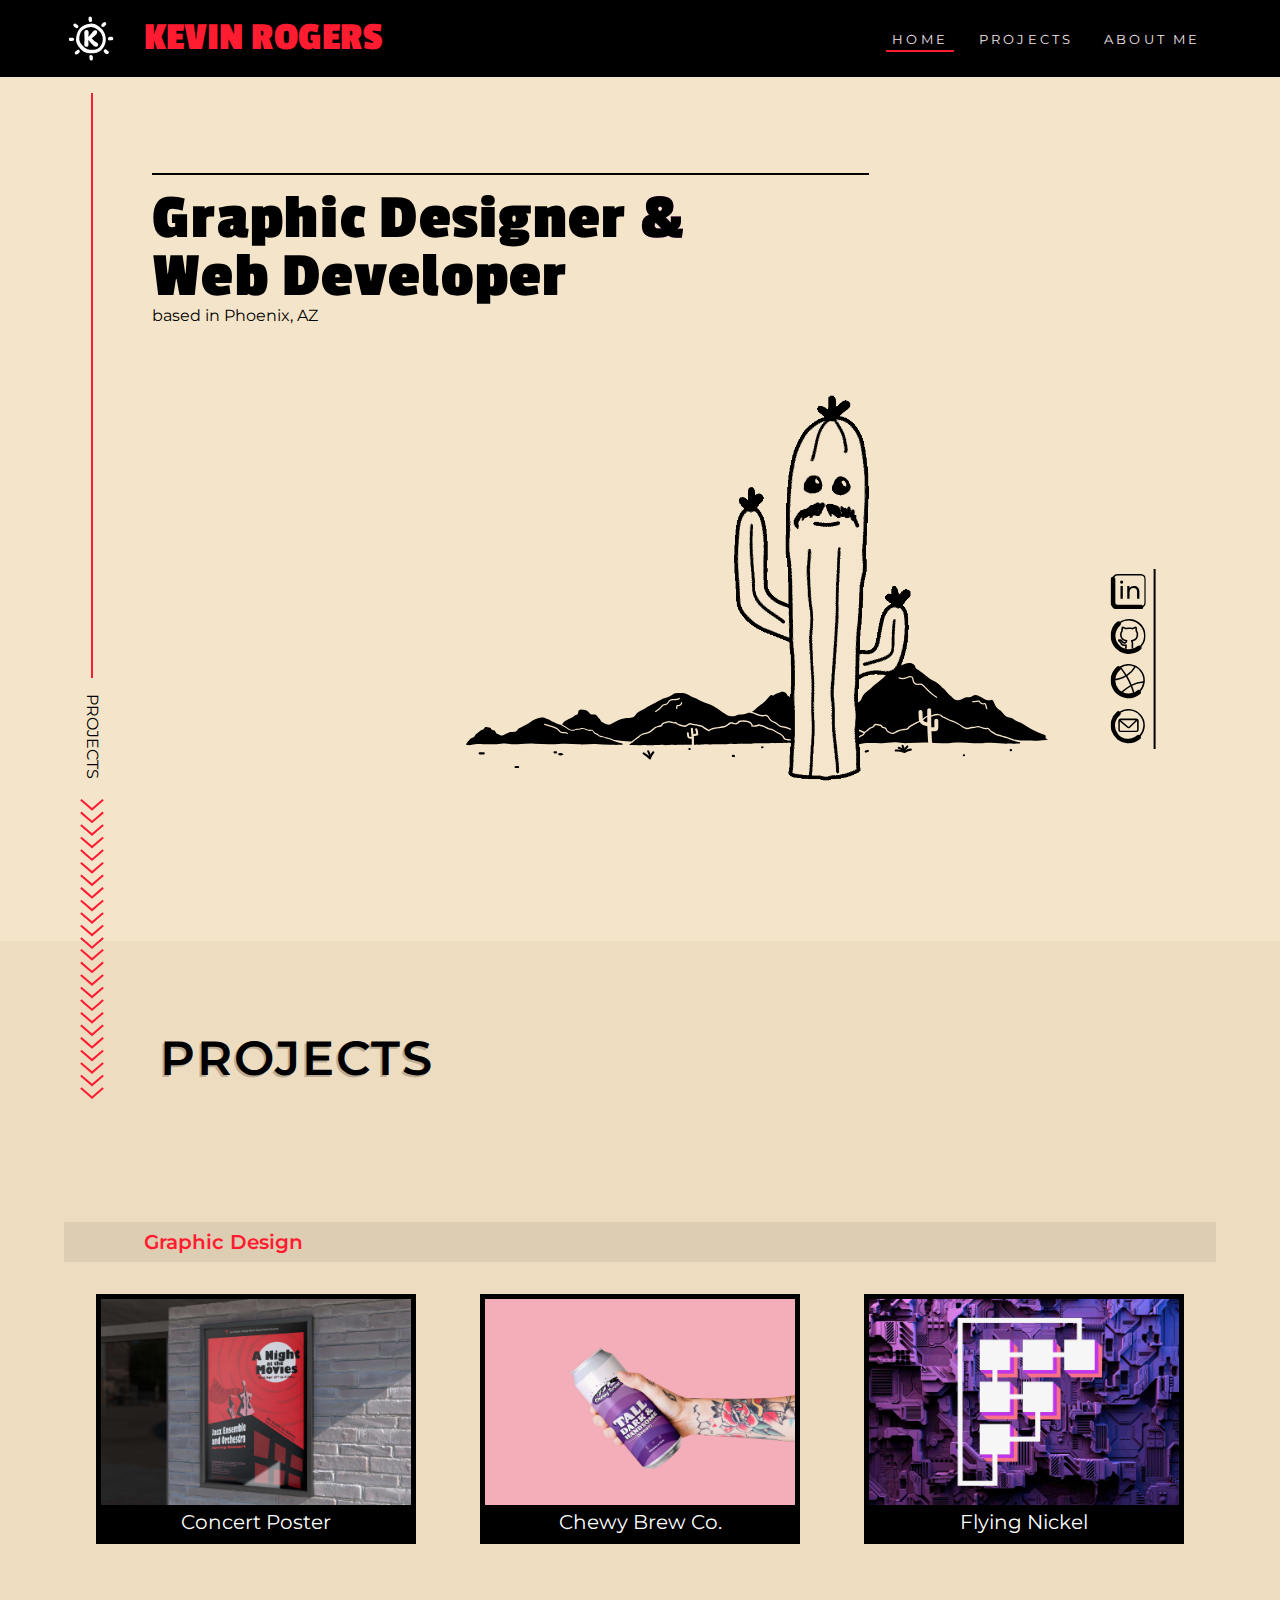
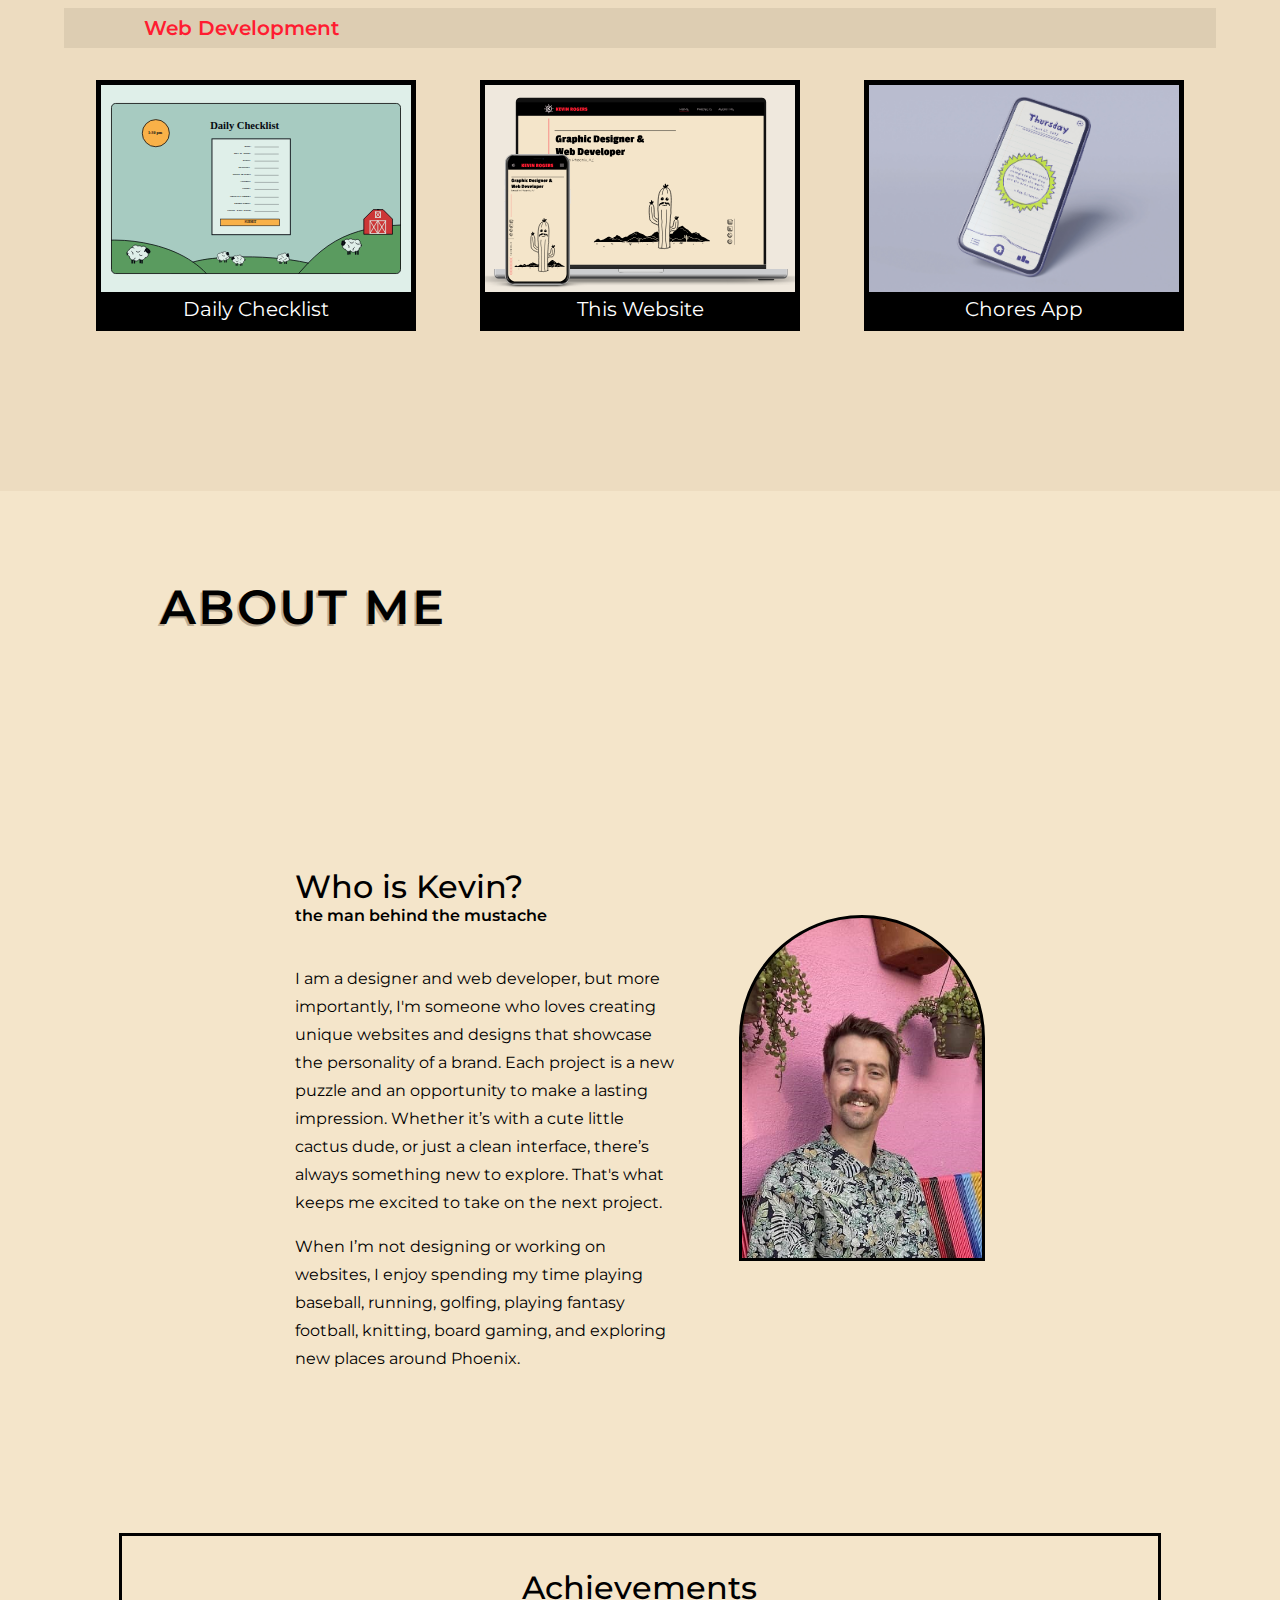
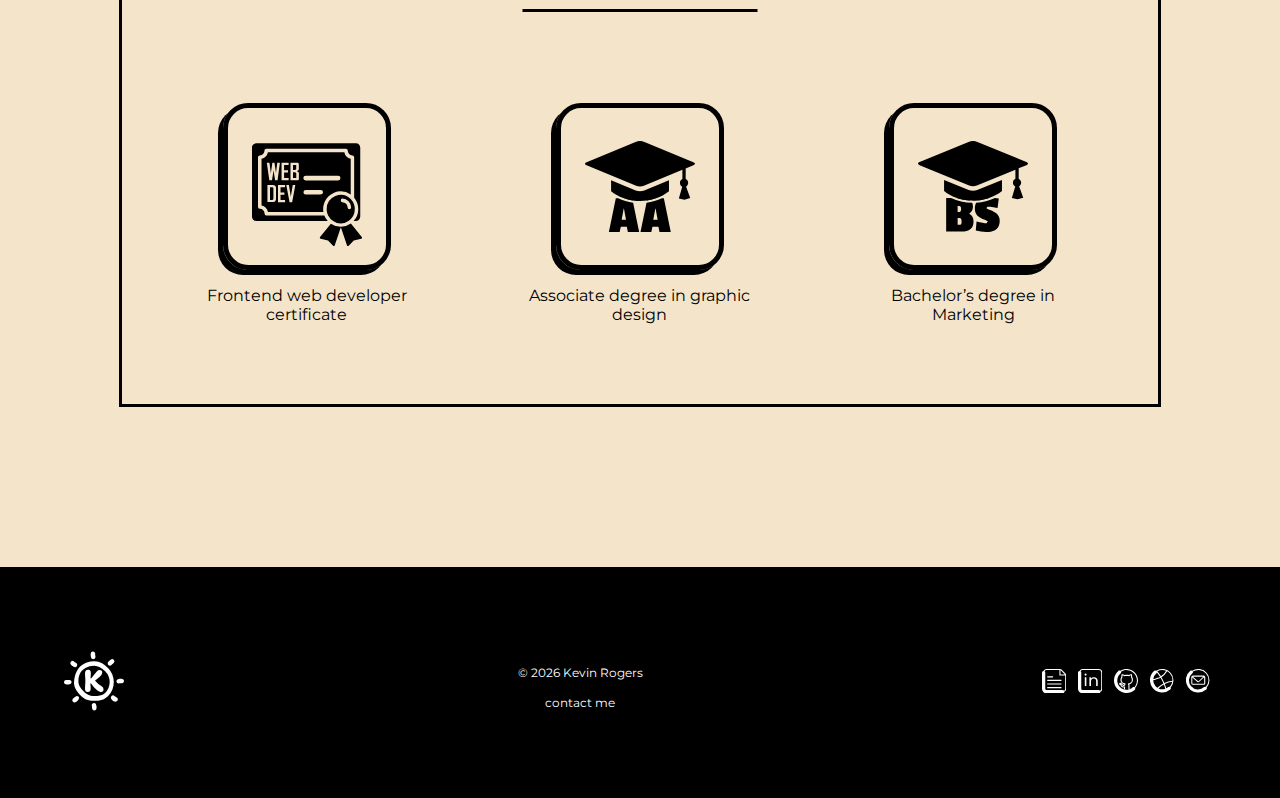
==== kevrog portfolio/index.html @ 92481878 "Added robots.txt, and mp4 videos" ====
<!doctype html>
<html lang="en">
<head>
<meta charset="utf-8">
<meta http-equiv="X-UA-Compatible" content="IE=edge">
<!-- Need this for responsive! specifies that IE should run in the highest mode available to that version of IE as opposed to a compatability mode; IE8 can support up to IE8 modes, IE9 can support up to IE9 modes, and so on. -->
<meta name="viewport" content="width=device-width, initial-scale=1">
<meta name="description" content="a website showcasing the graphic design creations of Kevin Rogers, a graphic design student at Las Positas College in Livermore, California.">
<meta name="Keywords" content="portfolio, graphic design, kevin rogers, Phoenix graphic designer, Las Positas College">
<title>Kevin's Portfolio</title>
<link rel="shortcut icon" type="image/svg" href="media/kevrog_logo_black.svg">
<link rel="preconnect" href="https://fonts.googleapis.com">
<link rel="preconnect" href="https://fonts.gstatic.com" crossorigin>
<link href="https://fonts.googleapis.com/css2?family=Montserrat:wght@300;400;500&family=Passion+One:wght@400;700;900&display=swap" rel="stylesheet">
<link href="styles.css" rel="stylesheet" type="text/css">
	

<!--Scalable Vector Graphic-->
<svg xmlns="http://www.w3.org/2000/svg"  style="display:none;">
  <symbol id="dribbble_icon" class="svg_img" xmlns="http://www.w3.org/2000/svg" viewBox="0 0 35.39 35.39">
    	<path d="M38.36,13.47a16.53,16.53,0,0,0-21.45-3.19,2.38,2.38,0,0,0-2.88.14A18.11,18.11,0,0,0,37.54,38a2.36,2.36,0,0,0,.6-2.82,16.48,16.48,0,0,0,.22-21.69ZM18.67,35.52a13.11,13.11,0,0,1-3.05-2.64,13.28,13.28,0,0,1-3.18-8.71,19.14,19.14,0,0,0,3.16-.66,46.73,46.73,0,0,0,5.28-1.68,23.2,23.2,0,0,0,2.36-1.13,73.65,73.65,0,0,1,4.22,8.37A52,52,0,0,0,18.67,35.52Zm9.4-5q1.23,3.07,2.17,6.24a13.4,13.4,0,0,1-10.07-.48A49.87,49.87,0,0,1,28.07,30.55ZM20.28,20.37A48.62,48.62,0,0,1,15.18,22a18.76,18.76,0,0,1-2.64.59A13.33,13.33,0,0,1,17.11,14a2.29,2.29,0,0,0,.75-1.22,69.9,69.9,0,0,1,4.55,6.53A23.14,23.14,0,0,1,20.28,20.37Zm14.18,14a13.48,13.48,0,0,1-2.76,1.8q-1-3.24-2.24-6.38a26.82,26.82,0,0,1,11.06-3.12A14.78,14.78,0,0,1,37,34,2.38,2.38,0,0,0,34.46,34.37Zm2.7-19.87A14.85,14.85,0,0,1,40.7,25.08a28.34,28.34,0,0,0-11.84,3.23,75.13,75.13,0,0,0-4.25-8.4A24.54,24.54,0,0,0,33,11.1,14.8,14.8,0,0,1,37.16,14.5ZM25.78,9.26a15,15,0,0,1,5.74,1.16,23,23,0,0,1-7.74,8.14,72.84,72.84,0,0,0-5.22-7.43A14.83,14.83,0,0,1,25.78,9.26Z" transform="translate(-7.68 -7.69)"></path>
  	</symbol>
  	<symbol id="email_icon" class="svg_img" xmlns="http://www.w3.org/2000/svg" viewBox="0 0 35.39 35.39">
		<path d="M38.37,13.48a16.51,16.51,0,0,0-21.46-3.2,2.38,2.38,0,0,0-2.88.15A18.11,18.11,0,0,0,24.36,42.26c.49,0,1,.06,1.46.06A18,18,0,0,0,37.55,38a2.38,2.38,0,0,0,.6-2.81,16.51,16.51,0,0,0,.22-21.69Zm2.32,11.91A14.79,14.79,0,0,1,37,34a2.38,2.38,0,0,0-2.56.33A13.36,13.36,0,1,1,17.12,14a2.38,2.38,0,0,0,.73-2.48,14.75,14.75,0,0,1,7.92-2.3c.4,0,.8,0,1.2,0A15,15,0,0,1,40.69,25.39Z" transform="translate(-7.68 -7.68)"></path>
		<path d="M33.55,17.36H18a2.55,2.55,0,0,0-2.54,2.55v8.6A2.54,2.54,0,0,0,18,31.05H33.55a2.54,2.54,0,0,0,2.54-2.54v-8.6A2.55,2.55,0,0,0,33.55,17.36ZM33,19l-6.8,6.56a.4.4,0,0,1-.55,0L17.92,19,18,19Zm1.52,9.56a1,1,0,0,1-1,1H18a1,1,0,0,1-1-1V20.32l7.55,6.41a2,2,0,0,0,1.29.48,2,2,0,0,0,1.38-.57l7.18-6.93a1.42,1.42,0,0,1,0,.2Z" transform="translate(-7.68 -7.68)"></path>
  	</symbol>
  	<symbol id="kevrog_logo" class="svg_img" xmlns="http://www.w3.org/2000/svg" viewBox="0 0 42.34 41.5">
		<path d="M31.77,28c1.88,0,2,1.41,2,2.8,0,.87-.19,2.36-.19,3.06,0,.26,0,.43.19.43.38,0,3.18-3.89,4.38-5.14a2.32,2.32,0,0,1,1.77-.91c1.13,0,1.9.54,1.9,1.74A3.32,3.32,0,0,1,41.05,32c-1.67,2-4.29,3.54-4.26,3.89a16.6,16.6,0,0,0,4.61,3.88,2.25,2.25,0,0,1,1.32,2.05,1.91,1.91,0,0,1-2.1,1.86c-1.36,0-2.52-1.15-3.32-2-2.14-2.12-3.36-4.1-3.74-4.1-.1,0-.14.07-.14.23a34.34,34.34,0,0,1,.23,3.51c0,1.6-.37,2.45-2.09,2.45-1.46,0-1.89-1-1.89-2.38,0-2,.24-3.13.24-5.51,0-2.14-.24-3.46-.24-4.9C29.67,29.3,30,28,31.77,28Z" transform="translate(-14.83 -15.25)"></path>
		<path d="M36.24,22a10.08,10.08,0,0,1,2.85.42,11.55,11.55,0,0,1,2.57,1.09,19.17,19.17,0,0,1,4.18,3.29c.15.14.31.32.46.48s.3.35.45.52a12.45,12.45,0,0,1,.81,1.1,14,14,0,0,1,1.3,2.41A14.72,14.72,0,0,1,49,41.93a13.46,13.46,0,0,1-3,4.59,9.9,9.9,0,0,1-2.27,1.75,11.76,11.76,0,0,1-2.6,1.09,15.73,15.73,0,0,1-2.67.52l-.66.06-.66,0-.65,0h-.66a15.11,15.11,0,0,1-2.75-.24A12.69,12.69,0,0,1,30.41,49,11.84,11.84,0,0,1,28,47.49c-.18-.15-.37-.29-.54-.45l-.26-.23-.26-.24-.25-.24-.22-.23L26,45.63a22.81,22.81,0,0,1-1.7-2,13.88,13.88,0,0,1-1.41-2.4A10,10,0,0,1,22,38.43a5.66,5.66,0,0,1-.08-.72c0-.13,0-.25,0-.37v-.72l0-.34L22,36l0-.33c.11-.88.26-1.75.44-2.62a15.89,15.89,0,0,1,.75-2.56A13.94,13.94,0,0,1,24.46,28c.13-.2.27-.39.4-.58s.28-.37.43-.56.31-.35.47-.53l.5-.5a13.9,13.9,0,0,1,2.21-1.64A17.67,17.67,0,0,1,30.91,23a16.88,16.88,0,0,1,2.61-.74A15.3,15.3,0,0,1,36.24,22Zm0,3.26a12,12,0,0,0-2.15.18,12.86,12.86,0,0,0-2.12.52A11.42,11.42,0,0,0,28.2,28l-.38.34c-.12.13-.24.24-.35.37s-.23.26-.33.4l-.31.42a10.49,10.49,0,0,0-1,1.91,13.74,13.74,0,0,0-.62,2.13,10.36,10.36,0,0,0-.2,2.22v.28c0,.1,0,.19,0,.28v.28s0,.09,0,.13v.12c0,.17,0,.33.07.49s.06.33.1.48a4.27,4.27,0,0,0,.13.48,4.34,4.34,0,0,0,.16.47,4.47,4.47,0,0,0,.19.46l.1.23.12.22a11.94,11.94,0,0,0,1.17,1.76,20.76,20.76,0,0,0,1.49,1.67l.4.42.21.2.19.18a1.62,1.62,0,0,0,.19.18l.2.17c.13.12.26.22.4.33a10.3,10.3,0,0,0,1.71,1.09,9.6,9.6,0,0,0,1.93.68,11.07,11.07,0,0,0,2.11.28h1.13l.57,0,.55,0a12.26,12.26,0,0,0,2.14-.35,7.78,7.78,0,0,0,3.56-1.92,10.46,10.46,0,0,0,2.4-3.51,11.2,11.2,0,0,0,.84-4.23,10,10,0,0,0-.88-4.21,10.39,10.39,0,0,0-1.08-1.85c-.21-.29-.44-.57-.68-.84s-.24-.27-.37-.4-.25-.25-.4-.38a16.15,16.15,0,0,0-3.57-2.64,10.87,10.87,0,0,0-1.94-.77A7.94,7.94,0,0,0,36.24,25.24Z" transform="translate(-14.83 -15.25)"></path>
		<path d="M35.47,20.55c-1,0-1.48-.82-1.64-1.7-.22-1.25-.46-3.52,1.38-3.6a1.58,1.58,0,0,1,1.33.64c.41.55.26,1.16.31,1.8s.34,1.26.07,1.89a1.58,1.58,0,0,1-1.38,1Z" transform="translate(-14.83 -15.25)"></path>
		<path d="M53.44,37.81a1.57,1.57,0,0,1-1.57-1.5c-.08-1.7,2.06-1.88,3.3-1.86a3,3,0,0,1,.95.13,1.56,1.56,0,0,1-.2,3,8.6,8.6,0,0,1-1.24,0c-.41,0-.77.17-1.17.19Zm1.08-.2Zm-1.1-3Z" transform="translate(-14.83 -15.25)"></path>
		<path d="M18.37,38.41a4.49,4.49,0,0,1-.51,0c-1.18,0-3,.05-3-1.54a1.57,1.57,0,0,1,1.5-1.64c.31,0,.48,0,.63,0h.46a4,4,0,0,1,.75,0,1.8,1.8,0,0,0,.33,0,1.58,1.58,0,0,1,1.64,1.5C20.19,37.89,19.3,38.29,18.37,38.41Z" transform="translate(-14.83 -15.25)"></path>
		<path d="M36.22,56.75a1.57,1.57,0,0,1-1.5-1.12,5.56,5.56,0,0,1-.08-.81c0-.75-.39-1.62-.12-2.34a1.58,1.58,0,0,1,1.4-1c1.3-.05,1.72,1.26,1.84,2.33s.13,2.9-1.47,3Z" transform="translate(-14.83 -15.25)"></path>
		<path d="M47.21,25.19a1.57,1.57,0,0,1-1.09-2.7l.42-.4.36-.35a6.87,6.87,0,0,1,.59-.49,1.84,1.84,0,0,0,.25-.21,1.57,1.57,0,0,1,2.18,2.26,3.89,3.89,0,0,1-.58.49l-.25.21-.41.39-.37.35A1.57,1.57,0,0,1,47.21,25.19Z" transform="translate(-14.83 -15.25)"></path>
		<path d="M22.6,26.24a3.22,3.22,0,0,1-1.74-.74c-.92-.71-2.15-1.93-1.2-3.12a1.59,1.59,0,0,1,1.53-.56c.65.13.92.63,1.39,1s1.08.5,1.4,1.09a1.58,1.58,0,0,1-.15,1.74A1.44,1.44,0,0,1,22.6,26.24Zm.08-3.3Z" transform="translate(-14.83 -15.25)"></path>
		<path d="M51.18,50.57c-1.77,0-4.11-2.38-2.94-3.84a1.6,1.6,0,0,1,1.59-.55c.63.15.93.7,1.42,1,.23.17.5.27.74.43A1.62,1.62,0,0,1,52.41,50,1.5,1.5,0,0,1,51.18,50.57Zm.09-3.29Z" transform="translate(-14.83 -15.25)"></path>
		<path d="M22.28,51.09a1.43,1.43,0,0,1-1.13-.47c-1-1-.13-2.06.73-2.81s2-2,3.16-.8c.8.83.37,1.83-.32,2.54A4.5,4.5,0,0,1,22.28,51.09Zm1.13-.47Z" transform="translate(-14.83 -15.25)"></path>
	</symbol>
	<symbol id="linkedin_icon" xmlns="http://www.w3.org/2000/svg" viewBox="0 0 35 35">
		<path d="M18.36,13.83a1.53,1.53,0,0,0-1.57,1.52,1.57,1.57,0,1,0,1.57-1.52Z" transform="translate(-7.3 -7.3)"></path>
		<rect x="9.9" y="12.01" width="2.32" height="12.8"></rect>
		<path d="M30.77,19.19a5.47,5.47,0,0,0-4.61,2.06V19.32H23.94V32.11h2.31V25.52c0-2.78,1.6-4.25,4.06-4.25,2.2,0,3.45,1.23,3.45,3.74v7.1h2.32V24.75C36.08,21,33.88,19.19,30.77,19.19Z" transform="translate(-7.3 -7.3)"></path>
		<path d="M37.54,7.3H14a5.12,5.12,0,0,0-4.56,2.81A2.38,2.38,0,0,0,7.3,12.47V36a6.76,6.76,0,0,0,6.75,6.75h23.5a2.37,2.37,0,0,0,2.35-2.18A5.15,5.15,0,0,0,42.7,36V12.46A5.17,5.17,0,0,0,37.54,7.3ZM41.11,36a3.56,3.56,0,0,1-1.63,3,2.37,2.37,0,0,0-1.93-1H14.05a2,2,0,0,1-2-2V12.47a2.37,2.37,0,0,0-1-1.94,3.56,3.56,0,0,1,3-1.64h23.5a3.57,3.57,0,0,1,3.57,3.57Z" transform="translate(-7.3 -7.3)"></path>
  	</symbol>
  	<symbol id="resume_icon" xmlns="http://www.w3.org/2000/svg" viewBox="0 0 35 35">
		<path d="M41.84,14.23,35.79,8.16a2.89,2.89,0,0,0-2.06-.85H14.05a5.15,5.15,0,0,0-4.57,2.8,2.37,2.37,0,0,0-2.17,2.36V36a6.74,6.74,0,0,0,6.74,6.74h23.5a2.36,2.36,0,0,0,2.35-2.18A5.11,5.11,0,0,0,42.69,36V16.28A2.88,2.88,0,0,0,41.84,14.23Zm-1.31.93H34.26V9a1.22,1.22,0,0,1,.41.27ZM39.48,39a2.35,2.35,0,0,0-1.93-1H14.05a2,2,0,0,1-2-2V12.47a2.36,2.36,0,0,0-1-1.94,3.58,3.58,0,0,1,3-1.64H32.68V16a.79.79,0,0,0,.79.79h7.64V36A3.55,3.55,0,0,1,39.48,39Z" transform="translate(-7.31 -7.31)"></path>
		<path d="M35.08,23.1H15.52a.79.79,0,1,0,0,1.58H35.08a.79.79,0,0,0,0-1.58Z" transform="translate(-7.31 -7.31)"></path>
		<path d="M15.52,19.56h7.26a.8.8,0,1,0,0-1.59H15.52a.8.8,0,0,0,0,1.59Z" transform="translate(-7.31 -7.31)"></path>
		<path d="M35.08,28.42H15.52a.79.79,0,0,0,0,1.58H35.08a.79.79,0,0,0,0-1.58Z" transform="translate(-7.31 -7.31)"></path>
		<path d="M35.08,33.74H15.52a.79.79,0,1,0,0,1.58H35.08a.79.79,0,0,0,0-1.58Z" transform="translate(-7.31 -7.31)"></path>
  	</symbol>
	<symbol id="github_icon" xmlns="http://www.w3.org/2000/svg" viewBox="0 0 34.64 34.65">
		<path d="m30.69,5.8C27.82,2.44,23.82.4,19.42.05c-3.63-.27-7.17.63-10.19,2.56-.86-.59-2.04-.57-2.88.15C2.67,5.9.44,10.28.06,15.11c-.39,4.82,1.13,9.5,4.27,13.18s7.53,5.92,12.35,6.3c.49.04.98.06,1.46.06,4.3,0,8.42-1.51,11.73-4.34.83-.71,1.04-1.87.6-2.82,2.38-2.67,3.83-6.02,4.12-9.65.35-4.4-1.04-8.68-3.9-12.04Zm2.32,11.91c-.25,3.25-1.55,6.25-3.66,8.66-.82-.39-1.83-.3-2.56.33-1.13.97-2.4,1.72-3.74,2.25-.64.26-1.3.47-1.97.62-1.3.29-2.65.39-4.02.29-.51-.04-1.02-.11-1.52-.21-.63-.12-1.25-.29-1.86-.5h0c-2.2-.77-4.17-2.11-5.73-3.94-2.31-2.72-3.43-6.17-3.15-9.73.28-3.56,1.93-6.8,4.65-9.11.73-.63.99-1.61.73-2.49,2.37-1.49,5.09-2.3,7.92-2.3.4,0,.8.02,1.2.05,3.98.32,7.6,2.16,10.19,5.2,2.59,3.04,3.85,6.9,3.53,10.88Z"/><path d="m27.29,16.39c-.35,3.13-1.96,4.93-5.06,5.66-.07.02-.14.03-.21.05.28.62.35,1.17.35,2.08v2.73c0,.15,0,.31-.02.48-.02.47-.06,1.34.19,1.52.07.05.24.08.51.04-.64.26-1.3.47-1.97.62-.38-.68-.34-1.56-.31-2.24,0-.15.01-.29.01-.42v-2.74c.01-1.02-.07-1.31-.64-2.2-.14-.22-.16-.49-.06-.73.1-.24.31-.42.57-.47l.44-.09c.26-.06.52-.11.78-.17,2.45-.58,3.57-1.82,3.85-4.3.18-1.62-.09-2.78-.86-3.75-.27-.34-.27-.74-.27-1.01v-.13c-.02-.32-.03-.63-.04-.95-.02-.4-.03-.8-.06-1.2-.68.26-1.33.51-1.95.82-.45.22-1,.45-1.74.27-1.61-.39-3.24-.38-4.84.01-.76.18-1.29-.07-1.67-.26-.65-.31-1.34-.58-2.02-.84-.02.36-.03.73-.05,1.09-.01.34-.03.69-.05,1.03v.13c-.01.3-.03.72-.28,1.07-1.05,1.51-1.27,3.39-.59,5.04.69,1.64,2.12,2.76,3.92,3.07l.79.14c.24.04.44.18.56.39.12.2.14.45.05.68l-.17.43c-.15.39-.29.76-.46,1.11-.17.35-.51.66-.89.8-1.54.59-3.08.12-4.11-1.27-.3-.4-.59-.77-.94-.99-.11-.07-.24-.13-.39-.17.5.39.91.84,1.22,1.35.12.19.22.4.32.6.07.14.15.28.22.42.22.38.57.67,1.04.87.59.25,1.31.33,2.15.25l.54-.06c.23-.03.45.05.62.2.17.15.26.36.26.59,0,.7,0,.82-.04,1.39v.31c-.02.43-.06,1.3-.45,2.01-.63-.12-1.25-.29-1.86-.5.12,0,.24-.03.33-.09.35-.26.38-1.17.39-1.47v-.35c.02-.17.03-.31.04-.43-.98.05-1.85-.08-2.6-.4-.79-.33-1.39-.85-1.79-1.53-.09-.16-.17-.33-.26-.5-.08-.17-.16-.33-.26-.49-.28-.46-.71-.87-1.23-1.18-.27-.16-.66-.42-.87-.85-.17-.33-.19-.72-.05-1.07.13-.32.37-.56.7-.68.23-.09.46-.09.63-.09.71.02,1.52.1,2.2.54.56.36.97.88,1.35,1.37.42.58,1.16,1.17,2.27.74.1-.18.19-.36.26-.54-2.24-.43-4.08-1.92-4.95-3.99-.89-2.15-.61-4.6.75-6.55,0,.01-.01-.14,0-.23v-.17c.02-.33.04-.66.05-1,.02-.5.04-1.01.08-1.51.04-.45.25-.82.59-1.03.35-.22.79-.25,1.23-.08l.15.06c.75.29,1.53.59,2.28.95.34.17.44.19.61.15,1.85-.45,3.73-.46,5.59-.01.2.05.32.02.66-.15.73-.36,1.49-.65,2.23-.92l.23-.09c.41-.16.84-.13,1.18.09.34.21.54.57.57,1.01.05.54.07,1.1.09,1.65.01.31.02.62.04.93v.33c.99,1.29,1.34,2.82,1.12,4.82Z"></path>
	</symbol>
</svg>
	

<!--
<svg xmlns="http://www.w3.org/2000/svg"  style="display:none;">	
	<symbol id="circle" xmlns="http://www.w3.org/2000/svg" width="20px" height="20px" viewBox="0 0 33.44 33.44">
    <path d="M25,41.72A16.72,16.72,0,1,1,41.72,25,16.74,16.74,0,0,1,25,41.72Zm0-28.44A11.72,11.72,0,1,0,36.72,25,11.74,11.74,0,0,0,25,13.28Z" transform="translate(-8.28 -8.28)"></path>
  </symbol>
  <symbol id="square" xmlns="http://www.w3.org/2000/svg" viewBox="0 0 32.36 32.36">
    <path d="M41.18,41.18H8.82V8.82H41.18Zm-27.36-5H36.18V13.82H13.82Z" transform="translate(-8.82 -8.82)"></path>
  </symbol>
</svg>
-->
	
	
	
	
	
	
</head>

<body>
	<div id="scroll_container">
		<div id="top"></div>
		<header class="bkgd_tertiary">
			<div class="content_wrapper flex nav">
				<svg class="nav_logo">
						<use href="#kevrog_logo"></use>
					</svg>
				<h2 class="nav_name">KEVIN ROGERS</h2>
				<ul id="nav_links">
					<li><a class="nav_item" href="#top">home</a></li>
					<li><a class="nav_item" href="#project_section">projects</a></li>
					<li><a class="nav_item" href="#about_section">about me</a></li>
				</ul>
				<div class="hamburger_div">
					<div class="hamburger_lines"></div>
				</div>
			</div>
		</header>
		<div class="mobile_nav">
			<ul>
				<a class="border_top m_nav_item" href="#top"><li><p>home</p><i class="nav_arrow right"></i></li></a>
				<a class="m_nav_item" href="#project_section"><li><p>projects</p><i class="nav_arrow right"></i></li></a>
				<a class="m_nav_item" href="#about_section"><li><p>about me</p><i class="nav_arrow right"></i></li></a>
<!--				<a class="m_nav_item" href="https://www.linkedin.com/in/hirekevinrogers/" target="_blank"><li><p>resume</p><i class="nav_arrow right"></i></li></a>-->
				<a class="m_nav_item" href="https://www.linkedin.com/in/hirekevinrogers/" target="_blank"><li><p>LinkedIn</p><i class="nav_arrow right"></i></li></a>
				<a class="m_nav_item" href="https://github.com/kevrog21" target="_blank"><li><p>github</p><i class="nav_arrow right"></i></li></a>
				<a class="m_nav_item" href="https://dribbble.com/Cheevy" target="_blank"><li><p>dribbble</p><i class="nav_arrow right"></i></li></a>
				<a class="m_nav_item email_el" href="#"><li><p>contact</p><i class="nav_arrow right"></i></li></a>
			</ul>
		</div>

		<section id="above_fold">
			<div class="content_wrapper flex">
				<div class="intro_content" id="intro_grid">
						<div class="intro_text">
							<h1>Graphic Designer <div class="amp_wrap"><div class="amp">&amp;<div class="amp2">&amp;</div></div></div> &nbsp;<br> Web Developer</h1>
							<p>based in Phoenix, AZ</p>
						</div>
						<div class="logo_animation">
							<img id="mountains" src="media/homepage_mountains.svg" alt=""/>
							<img id="cacti_animation" src="media/cacti_character_1.gif" alt=""/>
						</div>
						<div class="icon_container">
							<div class="icon_list_right">
<!--
								<a href="https://www.linkedin.com/in/hirekevinrogers/" target="_blank">
									<svg class="svg_icon_main">
										<use href="#resume_icon"></use>
									</svg>
									<div class="label_wrap"><p class="icon_label">resume</p></div>
								</a>
-->
								<a href="https://www.linkedin.com/in/hirekevinrogers/" target="_blank">
									<svg class="svg_icon_main">
										<use href="#linkedin_icon"></use>
									</svg>
									<div class="label_wrap"><p class="icon_label">LinkedIn</p></div></a>
								<a href="https://github.com/kevrog21" target="_blank">
									<svg class="svg_icon_main">
										<use href="#github_icon"></use>
									</svg><div class="label_wrap"><p class="icon_label">github</p></div></a>
								<a href="https://dribbble.com/Cheevy" target="_blank">
									<svg class="svg_icon_main">
										<use href="#dribbble_icon"></use>
									</svg><div class="label_wrap"><p class="icon_label">dribbble</p></div></a>
								<a href="#" target="_blank" class="email_el">
									<svg class="svg_icon_main">
										<use href="#email_icon"></use>
									</svg><div class="label_wrap"><p class="icon_label">email</p></div></a>
							</div>
						</div>
						<div class="column_left">
							<div class="vertical_line"></div>
							<div class="icon_list_left">
								<a href="https://www.linkedin.com/in/hirekevinrogers/" target="_blank">
									<svg class="svg_icon_main">
										<use href="#linkedin_icon"></use>
									</svg>
								</a>
								<a href="https://github.com/kevrog21" target="_blank">
									<svg class="svg_icon_main">
										<use href="#github_icon"></use>
									</svg>
								</a>
								<a href="https://dribbble.com/Cheevy" target="_blank">
									<svg class="svg_icon_main">
										<use href="#dribbble_icon"></use>
									</svg></a>
								<a href="#" target="_blank" class="email_el">
									<svg class="svg_icon_main">
										<use href="#email_icon"></use>
									</svg></a>
							</div>
							<a class="vert_proj" href="#project_section"><p  class="vertical_text">PROJECTS</p></a>
							<img class="downward_arrows" src="media/arrows_down_orange.svg" alt="a group of arrows pointing dowm"/>
							<img class="downward_arrows2" src="media/arrows_down_orange.svg" alt="a group of arrows pointing dowm"/>
						</div>
				</div>
			</div>
		</section>
		
		<section id="project_section"  class="bkgd_secondary" >
			<div class="section_header bkgd_secondary content_wrapper">
				<div class="header_margin">
					<p class="section_title">PROJECTS</p>
				</div>
			</div>
			<div class="projects_wrapper content_wrapper bkgd_secondary flex">
				<div class="project_col_wrapper">
					<div class="proj_col_one">
						<p class="proj_type">Graphic Design</p>
						<div class="project_card_wrapper">
							<div class="card">
								<a href="pages/poster.html">
									<div class="img_container">
										<img class="proj_img" src="media/jazz_poster_mockup_red.jpg" alt="jazz orchestra poster" loading="lazy">
									</div>
								</a>
								<div class="proj_title">
									<a class="proj_title" href="pages/poster.html"><p>Concert Poster</p></a>
								</div>
							</div>
							<div class="card">
								<a href="pages/chewybrew.html">
									<div class="img_container">
										<img class="proj_img" src="media/tatooed_can_mockup_purp.jpg" alt="Chewy Brew Co." loading="lazy">
									</div>
								</a>
								<div class="proj_title">
									<a class="proj_title" href="pages/chewybrew.html"><p>Chewy Brew Co.</p></a>
								</div>
							</div>
							<div class="card">
								<a href="pages/flying_nickel.html">
									<div class="img_container">
										<img class="proj_img" src="media/Flying_Nickel_hero.jpg" alt="jazz orchestra poster" loading="lazy">
									</div>
								</a>
								<div class="proj_title">
									<a class="proj_title" href="pages/flying_nickel.html"><p>Flying Nickel</p></a>
								</div>
							</div>
						</div>
					</div>
					<div class="proj_col_two">
						<p class="proj_type">Web Development</p>
						<div class="project_card_wrapper">
							<div class="card">
								<a href="pages/daily_checklist.html">
									<div class="img_container">
										<img class="proj_img" src="media/daily_checklist_hero4.svg" alt="A laptop with my checklist website homepage on the screen." loading="lazy">
									</div>
								</a>
								<div class="proj_title">
									<a class="proj_title" href="pages/daily_checklist.html"><p>Daily Checklist</p></a>
								</div>
							</div>
							<div class="card">
								<a href="pages/this_website.html">
									<div class="img_container">
										<img class="proj_img" src="media/portfolio_website_mockup.svg" alt="jazz orchestra poster" loading="lazy">
									</div>
								</a>
								<div class="proj_title">
									<a class="proj_title" href="pages/this_website.html"><p>This Website</p></a>
								</div>
							</div>
							<div class="card">
								<a href="pages/chores_placeholder.html">
									<div class="img_container">
										<img class="proj_img" src="media/to-do_mockup_purple.jpg" alt="jazz orchestra poster" loading="lazy">
									</div>
								</a>
								<div class="proj_title">
									<a class="proj_title" href="pages/chores_placeholder.html"><p>Chores App</p></a>
								</div>
							</div>
						</div>
					</div>
				</div>
			</div>
		</section>
		<section id="about_section">
			<div class="section_header bkgd_primary content_wrapper">
				<div class="header_margin">
					<p class="section_title">ABOUT ME</p>
				</div>
			</div>
			<div class="about_wrapper content_wrapper">
				<div class="about_text_image_wrapper">
					<div class="about_img_container">

					</div>
					<div class="about_text_wrapper flex">
						<div class="about_text">
							<h3>Who is Kevin?</h3>
							<h4>the man behind the mustache</h4>
							<p>I am a designer and web developer, but more importantly, I'm someone who loves creating unique websites and designs that showcase the personality of a brand. Each project is a new puzzle and an opportunity to make a lasting impression. Whether it’s with a cute little cactus dude, or just a clean interface, there’s always something new to explore. That's what keeps me excited to take on the next project.</p>
							<p>When I’m not designing or working on websites, I enjoy spending my time playing baseball, running, golfing, playing fantasy football, knitting, board gaming, and exploring new places around Phoenix.</p>
						</div>
					</div>
				</div>
				<div class="achievement_box">
					<p class="ach_title">Achievements</p>
					<div class="achievements_wrapper">
						<div class="achievement">
							<div class="img_box">
								<img class="ach_img cert" src="media/web_dev_cert_icon.svg" alt=""/>
							</div>
							<p>Frontend web developer certificate</p>
						</div>
						<div class="achievement">
							<div class="img_box">
								<img class="ach_img" src="media/AA_icon.svg" alt=""/>
							</div>
							<p>Associate degree in graphic design</p>
						</div>
						<div class="achievement">
							<div class="img_box">
								<img class="ach_img" src="media/BS_icon.svg" alt=""/>
							</div>
							<p>Bachelor’s degree in Marketing</p>
						</div> 
<!--
						<div class="achievement">
							<div class="img_box">
								<img class="ach_img cert" src="media/UX_cert_icon.svg" alt=""/>
							</div>
							<p>Google UX design certificate (in progress)</p>
						</div>
-->
	<!--
						<div class="achievement">
							<div class="img_box"><img class="ach_img" src="media/kevrog_logo_black.svg" alt=""/></div>
							<p>Over 5 years marketing experience</p>
						</div>
	-->
					</div>
				</div>
			</div>  

		</section>

		<footer class="bkgd_tertiary">
			<div class="footer_content content_wrapper">
				<div class="footer_socials flex">
					<a href="https://www.linkedin.com/in/hirekevinrogers/" target="_blank"><svg class="svg_icon_footer">
						<use href="#resume_icon"></use>
					</svg></a>
					<a href="https://www.linkedin.com/in/hirekevinrogers/" target="_blank"><svg class="svg_icon_footer">
						<use href="#linkedin_icon"></use>
					</svg></a>
					<a href="https://github.com/kevrog21" target="_blank"><svg class="svg_icon_footer">
						<use href="#github_icon"></use>
					</svg></a>
					<a href="https://dribbble.com/Cheevy" target="_blank"><svg class="svg_icon_footer">
						<use href="#dribbble_icon"></use>
					</svg></a>
					<a href="#" class="email_el"><svg class="svg_icon_footer">
						<use href="#email_icon"></use>
					</svg></a>

				</div>
				<div class="logo">
					<a href="#top" ><svg class="logo_footer">
						<use href="#kevrog_logo"></use>
					</svg></a>
				</div>
				<div class="copyright">
					<div>
						<p>&copy; <span class="current_year"></span> Kevin Rogers</p>
					</div>
					<div>
						<a href="#" class="email_el"><p>contact me</p></a>
					</div>
				</div>
			</div> 
		</footer>
	</div>
	<script src="script/script.js?4"></script>
<!--	<script src="script/carousel_function.js?3"></script>-->
</body>
</html>
---- kevrog portfolio/styles.css ----
@charset "utf-8";

html {
	scroll-behavior: smooth;
	
}

html, body {
	position: relative;
	height: 100%;
	width: 100%;
	background: #F4E5CA;
	margin: 0;
	font-family: 'Montserrat', sans-serif;
	box-sizing: border-box;
}

body {
	overflow-x: hidden;
}

img {
	display: block;
	max-width: 100%;
}


/*---------text styles-----------*/

h1, h2, h3, h4, p {
	margin: 0;
}

h1 {
	font-family: 'Passion One', cursive;
	font-size: 2rem;
}

h2 {
	color: #FF1C31;
}

h3 {
	font-size: 1.5rem;
	font-weight: 300;
}

.nav_name {
	font-family: 'Passion One', cursive;
	font-size: 2.5rem;
}

.section_title {
	font-size: 1.5rem;
	font-weight: 600;
	color: #000000;
	padding: .5rem 0;
	text-align: center;
	text-shadow: -.15rem .15rem 0 #BCAD96;
	border-bottom: 2px solid #000000;
	width: 50%;
	margin: 0 auto;
}

/*---------end text styles-----------*/

#scroll_container {
	
/*
	height: 100vh;
	overflow-y: auto;
	overflow-x: hidden;
	scroll-behavior: smooth;
	scroll-snap-type: y proximity;
*/
}

#top,
#project_section,
#about_section,
footer {
	scroll-snap-align: none;
 }

#project_section {
	padding: 1px 0 0 0;
}






.amp_wrap {
	position: relative;
	display: inline-block;
}

.amp {
	display: inline-block;
	color: rgba(188,78,212,1);
/*	border: 2px solid #000;*/
}

.amp2 {
	display: inline-block;
/*	border: 2px solid red;*/
	position: relative;
	z-index: 2;
	top: 0;
	left: -50%;
	color: #000;
}

.amp_drop {
	top: 500%;
	transition: top ease 3s;
}

.red {
	color: red;
	transform: translateY(50vh);
	transition: all ease .35s;
}



.content_wrapper {
	margin: 0 auto;
}

header {
	position: sticky;
	top: 0;
	z-index: 4;
}

.nav {
	height: 6vh;
	width: 92%;
	margin: auto;
	padding: .75vh;
	justify-content: space-between;
	align-items: center;
}

.nav_logo {
	width: 4.5vh;
	height: 4.5vh;
	padding: 0 .5vh;
	fill: #fff;
}


#nav_links {
	display: none;
	letter-spacing: .2rem;
	height: 2em;
}

#nav_links a {
	position: relative;
	top: 0;
	transition: top ease .35s, padding ease .35s;
	color: #F4E5E9;
	display: flex;
	text-transform: uppercase;
	padding: .5em .5em .25em .5em;
}

#nav_links a:hover {
	top: -.35em;
	padding: .5em .5em .6em .5em
}

.hamburger_div {
	display: block;
	cursor: pointer;
	transition: transform ease .2s;
}

.hamburger_lines,
.hamburger_div::before,
.hamburger_div::after {
	position: relative;
	display: block;
	content: "";
	background: #ffffff;
	height: 3px;
	width: 30px;
	border-radius: 2px;
	margin: 6px 0;
}


.rotate {
	transform: rotate(-90deg);
}

.rotate .hamburger_lines {
	transform: rotate(-45deg);
	transition: transform ease .35s;
}

.rotate::before {
	transform: rotate(45deg) translate(6px, 6px);
/*	transform: rotate(-135deg) translate(-6px, -6px);*/
	transition: transform ease .35s;
}

.rotate::after {
	opacity: 0;
	transition: opacity ease .2s;
}

.mobile_nav {
	position: fixed;
	top: 3.5rem;
	left: 100%;
	width: 100%;
	height: 100vh;
	background: #000000;
	overflow: hidden;
	overflow-y: scroll;
	z-index: 4;
	color: #ffffff;
	display: block;
	transition: ease .35s;
}



.noscroll {
	overflow: hidden;
}



.slide {
	display: block;
	left: 0;
/*	transform: translateY(-100vw);*/
	transition: left ease .35s;
}

.mobile_nav ul {
	height: 90vh;
	list-style: none;
	display: flex;
	flex-direction: column;
	padding: 0 0 0 0;
	margin: .25em 1em;
/*	background: yellow;*/
	font-size: 1.25rem;
}

.mobile_nav a {
	text-decoration: none;
	color: #ffffff;
/*	background: orange;*/
	margin: 0 2em;
	padding: 1em 0;
	border-bottom: 2px solid #ffffff;
}

.mobile_nav li {
	background: #1E1E1E;
	padding: .5em 1em;
	display: flex;
}

.border_top {
	border-top: 2px solid #ffffff;
}

.nav_arrow {
	width: 1rem;
	height: 1rem;
	margin: auto 0 auto auto;
	border: solid #ffffff;
	border-width: 0 2px 2px 0;
}

.carousel_arrow {
	width: 1rem;
	height: 1rem;
	border: solid #9B9597;
	border-width: 0 3px 3px 0;
	transition: all ease .3s;
}

.small_arrow {
	width: 25%;
	height: 25%;
	margin: auto 0;
	transform: translate(85%, 85%);
}

.right {
	transform: rotate(-45deg);
}

.left {
	transform: rotate(135deg);
}

.active {
	border: 1px solid #FF1C31;
	animation: fadeUnderline .5s ease 1;
}

.fade {
	opacity: 0%;
}


#intro_grid {
	display: grid;
	width: 100%;
	margin: 0 auto;
	grid-template-rows: auto 60vh;
	grid-template-columns: auto auto 4fr auto;
	grid-template-areas: 
		"title title title title"
		"left left animation animation"
		;
/*	background: orange;*/
	padding-bottom: 8em;
}

.intro_text {
	grid-area: title;
	margin: 1.5em 1em;
/*	background: orange;*/
}



.intro_text::before {
	display: inline-block;
	content: "";
	position: static;
	width: 100%;
	border-top: 2px solid #000000;
	padding: .25em 0 0 0;
	background: transparent;
	animation:  revealLeftToRight .75s ease 1;
}



.logo_animation {
	display: flex;
	align-items: flex-end;
	justify-content: center;
	grid-area: animation;
}

.logo_animation > img {
	padding: 0 0 0 1em;
}

#mountains {
	padding: 0 1rem 20% 1rem;
	width: 90%;
}

#cacti_animation {
	position: absolute;
	width: 40%;
	padding: 0 0 8% 10%;
}

.icon_list_left {
	display: flex;
	flex-direction: column;
	justify-content: flex-end;
/*	background: green;*/
	padding: 1em .4em;
	border-bottom: 1px solid #000000;
}

.icon_list_left > a {
	margin: .2em 0;
}

.icon_list_left svg {
	width: 25px;
	height: 25px;
}

.icon_list_right {
	display: none;
}

.section_header {
	position: sticky;
	top: 7.4vh;
	transition: all .5s ease;
	z-index: 2;
}

.section_header p {
	transition: all .5s ease
}

.header_margin {
	margin: 5em 0 0 0;
}

.break_background {
	background: #E8D9BF;
}

.flex {
	display: flex;
}

.bkgd_primary {
	background: #F4E5CA;
}

.bkgd_secondary {
	background: #EDDCC0;
}

.bkgd_tertiary {
	background: #000000;
}



.column_left {
	margin: 0 0 1em 0;
	grid-area: left;
	display: flex;
	flex-direction: column;
}

.vert_proj,
.vert_proj:visited {
	color: inherit;
	text-decoration: none;
}

.vertical_text {
	display: inline;
	font-size: 1rem;
	line-height: 2.5rem;
	writing-mode: vertical-rl;
	text-orientation: mixed;
	margin: 1em auto;
}

/*
.vertical_line {
	flex-shrink: 0;
	height: 10px;
	width: 20px;
	background: red;
}
*/



.vertical_line {
	flex-shrink: 0;
	height: 25vh;
	margin: 0 0 0 1em;
}



.vertical_line::before {
	display: inline-block;
	content: '';
	position: static;
	height: 100%;
	border-left: 1px solid #FF1C31;
	animation:  revealTopToBottom .75s ease 1;
}

.downward_arrows,
.downward_arrows2{
	display: block;
	width: 1.5em;
	margin: 0 auto;
	z-index: 2;
	transition: opacity ease 1s;
}


.column_right {
	flex-grow: 1;
	margin: 0 1em 0 0;
}


/*<-------- projects section ---------->*/

/*
.vertical_line::before {
	display: inline-block;
	content: '';
	position: static;
	height: 100%;
	border-left: 1px solid #FF1C31;
	animation:  revealTopToBottom .75s ease 1;
}
*/

.project_col_wrapper {
	width: 100%;
	display: flex;
	align-items: flex-start;
	margin: 4em 0 4em 0;
	
}

.project_col_wrapper::before {
	order: 2;
	display: inline-block;
	content: '';
	position: static;
	border-left: 2px solid #000000;
	height: 100%;
}


.proj_col_one,
.proj_col_two {
	display: flex;
	flex-direction: column;
	justify-content: center;
	margin: 0 auto;
	padding: 2em 0 0 0;
}

.proj_col_one {
	order: 1;
}

.proj_col_two {
	order: 3;
}

.proj_type {
	margin: 0 0 2em 0;
	text-align: center;
	color: #FF1C31;
	font-weight: 600;
}

.card {
	width: 75%;
	margin: 0 auto 3em auto;
	background: #000000;
	border: 5px solid #000;
}

.proj_title {
	text-align: center;
	color: #FFF;
	text-decoration: none;
}

.proj_title,
.proj_title::visited {
	text-decoration: none;
}

.img_container {
	display: flex;
	overflow: hidden;
}

.proj_img {
	width: 100%;
	transition: transform .4s ease;
}

.proj_title {
	margin: .25em 0;
}

/*

.carousel_wrapper {
	display: grid;
	width: 100%;
	height: 50vh;
	margin: 10em auto;
	padding: 3% 0;
	grid-template-rows: 85% auto;
	grid-template-columns: auto 75% auto;
	grid-template-areas: 
		"card card card"
		"arrowL ind arrowR"
		;
}

.carousel_arrow_left {
	display: flex;
	flex-direction: column;
	justify-content: center;
	align-items: flex-start;
	grid-area: ind;
	padding: 1em 0 0 3em;
}



.carousel_arrow_right {
	display: flex;
	flex-direction: column;
	justify-content: center;
	align-items: flex-end;
	grid-area: ind;
	padding: 1em 3em 0 0;
}

.carousel_arrow_left:hover .carousel_arrow,
.carousel_arrow_right:hover .carousel_arrow,
.carousel_arrow_left:focus .carousel_arrow,
.carousel_arrow_right:focus .carousel_arrow {
	border-color: #FF1C31;
}

.carousel_indicator_wrapper {
	display: flex;
	grid-area: ind;
	justify-content: center;
	align-items: center;
	padding-top: 1em;
}

.indicator {
	background: #FF1C31;
	border-radius: 50%;
	width: 8px;
	height: 8px;
	margin: 5px;
	opacity: .75;
}

.active_dot {
	height: 14px;
	width: 14px;
	opacity: 1;
	transition: all ease .5s;
}
*/

/*
.project_card_wrapper {
	display: grid;
	grid-area: card;
	box-sizing: content-box;
	overflow: hidden;
}
*/

.project_link {
	grid-column: 1;
	grid-row: 1;
	text-decoration: none;
}

.project_card {
	height: 100%;
	width: 100%;
	background: #F2EAE7;
	display: none;
	visibility: hidden;
	overflow: hidden;
	padding: 7px 7px 0 7px;
	box-sizing: border-box;
	grid-column: 1;
	grid-row: 1;
	border-left: 25px solid rgba(0,0,0,1);
	border-right: 25px solid rgba(0,0,0,1);
}

.project_image_wrapper {
	height: 80%;
	width: 100%;
	margin: 0 auto;
	overflow: hidden;
}

.project_image {
	height: 100%;
	width: 100%;
	margin: auto;
	background-color: #2B2B2B;
	background-position: center;
	background-size: cover;
	background-repeat: none;
	transition: all .5s ease;
}

.project_1 {
	background-image: url("media/FLying_Nickel_header2.jpg");
}

.project_2 {
	background-image: url("media/tatooed_can_mockup_purp.jpg");
}

.project_3 {
	background-image: url("media/jazz_poster_mockup.jpg");
}

.project_4 {
	background-image: url("media/to-do_mockup_purple.jpg");
}

.project_5 {
	background-image: url("media/to-do-app-mockup.jpg");
	
}


.project_card_wrapper:hover .project_image,
.project_card_wrapper:focus .project_image {
	transform: scale(1.10);
}
	

.project_card_text {
	display: flex;
	justify-content: space-between;
	height: 20%;
	align-items: center;
	padding: 0 1em;
}

.project_name {
	font-size: 1.5rem;
	color: #000000;
	font-weight: 400;
	text-transform: capitalize;
	border-right: 2px solid #FF1C31;
	padding: 0 .5em 0 0;
	margin: 0 .5em 0 0;
	display: block;
}







/*<-------- end projects section ---------->*/

.about_wrapper {
	background: none;
}

.about_img_container {
	border: 3px solid #000000;
	width: 10em;
	height: 13.5em;
	margin: 5em auto 0 auto;
	border-radius: 15em 15em 0 0;
	background-image: url("media/portfolio_pic.jpg");
	background-position: top;
	background-size: cover;
}

.about_text_wrapper {
	width: 85%;
	display: flex;
	flex-direction: column;
	margin: 2em auto;
	align-items: center;
}

.about_text {
	margin: 0 0 2em 0;
}

.about_text h3,
.about_text h4 {
	font-weight: 500;
	text-align: center;
}

.about_text h3 {
	font-size: 2rem;
}

.about_text h4 {
	font-weight: 600;
	margin-bottom: 1.5em;
}


.about_text p {
	line-height: 1.75rem;
	padding: 1em 0 0 0;
}

.achievement_box {
	width: 90%;
	border: 3px solid #000000;
	text-align: center;
	margin: 0 auto 10em auto;
	padding: 0 0 2em 0;
}

.ach_title {
	font-weight: 500;
	font-size: 2rem;
	padding: 2rem;
	text-decoration: underline;
	text-underline-offset: 10px;
}




.achievements_wrapper {
	display: flex;
	flex-direction: column;
	box-sizing: border-box;
}

.achievement {
	display: flex;
	align-items: center;
	justify-content: space-around;
	text-align: left;
}

.img_box {
	position: relative;
	width: 10%;
	padding-bottom: 10%;
	border: 3px solid #000000;
	margin: .25em 0 .25em 1em;
	border-radius: 20%;
	box-shadow: -3px 3px 0px black;
}

.ach_img {
	position: absolute;
	top: 0;
	bottom: 0;
	left: 0;
	right: 0;
	width: 80%;
	margin: auto;
}

.achievement p {
	width: 80%;
}


.cert {
	transform: translateY(8%);
}


footer {
	background: #000000;
	font-size: .75rem;
	padding: 3em;
	color: #ffffff;
	
}

.footer_content div {
	display: flex;
	padding: 1em 0;
	justify-content: center;
}

.logo_footer {
	width: 5em;
	height: 5em;
	fill: #fff;
}

.svg_icon_footer {
	width: 2em;
	height: 2em;
	margin: .5em;
	fill: #fff;
}

.copyright {
	flex-direction: column;
	padding-bottom: .5em;
}

.email_el {
	text-decoration: none;
	color: #ffffff;
}

/*----- section intersection obserer styles -----*/

.active_section {
	background: #F9F1E4;
}

.active_section p {
	text-shadow: none;
	width: 100%;
}



/*---------media queries-----------*/

@media (min-width: 800px) {
	html {
		scroll-snap-type: y proximity;
	}
	
	h1 {
		font-size: 4rem;
		line-height: .9em;
		padding: .2em 0 0 0;
		letter-spacing: .02em;
	}
	
	h3 {
		font-size: 2rem;
		font-weight: 300;
	}

	
	
	
	.section_title {
		letter-spacing: 2px;
		text-transform: uppercase;
		font-size: 3rem;
	/*	background: orange;*/
		line-height: 3.5rem;
		border: none;
		display: inline-block;
		text-align: start;
		margin: 0 0 0 2em;
	}
	



	
	.content_wrapper {
		width: 90%;
	}
	
	.nav {
		justify-content: space-between;
		height: 7vh;
	}
	
	.hamburger_div {
		display: none;
	}
	
	.nav > img {
		width: auto;
	}
	
	.nav_logo {
		width: 5vh;
		height: 5vh;
	}
	
	.nav_name {
		padding-left: .65em;
		flex-grow: 1;
	}
	
	#nav_links {
		display: flex;
		text-transform: uppercase;
		font-size: .8rem;
	}
	
	.active {
		border: none;
		border-bottom: 2px solid #FF1C31;
		animation: fadeUnderline .5s ease 1;
	}
	
	
	ul {
		list-style: none;
	}
	
	li > a {
		margin: 0 .7em;
		text-decoration: none;
	}
	
	#intro_grid {
		display: grid;
		width: 100%; 
		margin: 0 auto;
		grid-gap: 1em;
		grid-template-rows: 40vh 40vh;
		grid-template-columns: auto 6fr auto auto;
		grid-template-areas: 
			"left title ."
			"left animation icons"
			;
/*		background: orange;*/
	
	}
	
	.intro_text {
		display: flex;
		flex-direction: column;
		width: 100%;
		grid-area: title;
		margin: 3em 0 1.5em 0;
		padding: 3em 0 0 0;
/*		background: blue;*/
	}
	
	.intro_text::before {
		width: 80%;
	}
	
	.icon_list_left {
		display: none;
	}
	
	.icon_container {
		display: flex;
		flex-direction: column;
		justify-content: flex-end;
		grid-area: icons;
		transform: translateX(7vw);
	}
	
	.icon_list_right {
		display: flex;
		flex-direction: column;
		justify-content: flex-end;
		border-left: 2px solid #000000;
		margin-bottom: 4em;
	}
	
	.icon_list_right > a {
		display: flex;
		margin: 5px;
		text-decoration: none;
		align-items: center;
	}
	
	.label_wrap {
		transform: translateX(-25px);
		z-index: -1;
		overflow: hidden;
	}
	
	.icon_label {
		font-size: 1.25rem;
		transform: translateX(-175%);
		z-index: -1;
		transition: all .3s ease;
		color: #000000;
	}
	
	.icon_img {
		transform: translateX(-50px);
		height: 100%;
	}
	
	.svg_icon_main {
		transform: translateX(-50px);
		height: 35px;
		width: 35px;
		display: flex;
		justify-content: flex-end;
		align-items: center;
		overflow: visible;
	}
	
	.svg_icon_main:hover {
		fill: #FF1C31;
	}
	
	.svg_icon_footer:hover {
		fill: #AFAFAF;
	}

	
	.icon_img:hover ~ .label_wrap > .icon_label,
	.svg_icon_main:hover ~ .label_wrap > .icon_label{
		transform: translateX(0%);
	}
	
	.column_left {
		margin: 1em 1.5em 1em .5em;
		height: 140%;
	}
	
	
	.vertical_line {
		height: 65vh;
		margin: 0 auto;
	}
	
	.vertical_line::before {
		border-left: 2px solid #FF1C31;
	}

	
	.downward_arrows2 {
		display: inherit;
		z-index: 3;
	}
	
	
	.logo_animation {
		grid-area: animation;
		display: flex;
		justify-content: flex-end;
		padding: 0 0 0 0;
	}
	
	#mountains {
		padding: 0 0 5% 0;
		width: 65%;
	}
	
	#cacti_animation {
		position: absolute;
		height: 50%;
		width: auto;
		padding: 0 9% 0 0;
	}
	
	.section_header {
		position: sticky;
		top: 8.5vh;
	}
	
	
	
/*<-------- projects section ---------->*/	
	
	.project_col_wrapper {
		flex-direction: column;
		margin-bottom: 10em;
	}
	
	.proj_type {
		text-align: left;
		font-size: 1.25rem;
		padding: .5rem 0 .5rem 5rem;
		margin: 2rem 0 2rem 0;
		background: #DDCDB2;
	}
	
	.project_card_wrapper {
		display: flex;
		
	}
	
	.card {
		margin: 0 2.5vw;
	}
	
	.card:hover img,
	.card:focus img {
		transform: scale(1.10);
	}
	
	.proj_title {
		font-size: 1.25rem;
		margin: .25em 0;
	}
	
	
	
	
	
	
	
	
	
	
	.carousel_wrapper {
		display: grid;
		width: 65%;
		height: 70vh;
		margin: 10em auto;
		padding: 3% 0;
		border-top: none;
		border-bottom: none;
		grid-template-rows: 95% 5%;
		grid-template-columns: auto 75% auto;
		grid-template-areas: 
			"arrowL card arrowR"
			". ind ."
			;
	}
	
	.carousel_arrow {
		width: 2rem;
		height: 2rem;
		border: solid #9B9597;
		border-width: 0 3px 3px 0;
		transition: all ease .3s;
	}
	
	.carousel_arrow_left {
		display: flex;
		flex-direction: column;
		justify-content: center;
		align-items: flex-end;
		grid-area: arrowL;
	}

	.carousel_arrow_right {
		display: flex;
		flex-direction: column;
		justify-content: center;
		align-items: flex-start;
		grid-area: arrowR;
	}
	
	.small_arrow {
		width: 35%;
		height: 35%;
		margin: auto 0;
		transform: translate(75%, 75%);
	}

	.carousel_arrow_left:hover .carousel_arrow,
	.carousel_arrow_right:hover .carousel_arrow,
	.carousel_arrow_left:focus .carousel_arrow,
	.carousel_arrow_right:focus .carousel_arrow {
		border-color: #FF1C31;
	}
	
	.project_card {
		border-left: 50px solid rgba(0,0,0,1);
		border-right: 50px solid rgba(0,0,0,1);
	}

	.project_image_wrapper {
		height: 85%;
		width: 100%;
		margin: 0 auto;
		overflow: hidden;
	}
	
	.project_card_text {
		display: flex;
		justify-content: space-between;
		height: 15%;
		align-items: center;
		padding: 0 1em;
		line-height: 2.5rem;
	}

	.active_card {
		display: block;
		visibility: visible;
	}

	.project_name {
		font-size: 2rem;
		display: inline;
	}
	
	
	
	
	
	
	
/*<-------- end projects section ---------->*/	
	
	.about_wrapper {
		display: flex;
		justify-content: center;
		flex-direction: column;
		align-items: center;
	}
	
	.about_text_image_wrapper {
		margin: 8em 2em;
		display: flex;
		flex-direction: row-reverse;
		align-items: center;
		justify-content: center;
	}
	
	.about_text_wrapper {
		flex-direction: row;
		width: 35%;
		margin: 6em 5vw 0 auto;
		justify-content: center;
		align-items: flex-end;
	}
	
	.about_text h3,
	.about_text h4 {
		text-align: left;
	}
	
	.about_img_container {
		width: 15em;
		height: 21.25em;
		border-radius: 15em 15em 0 0;
		background-image: url("media/portfolio_pic.jpg");
		background-position: top;
		background-size: cover;
		margin: 0 auto 0 0;
	}
	
	
	.achievements_wrapper {
		display: grid;
		grid-template-rows: auto;
		grid-template-columns: repeat(3, 1fr);
		gap: 10%;
		padding: 3em 4em;
	}

	.achievement {
		width: 100%;
		height: 100%;
		justify-content: flex-start;
		flex-direction: column;
	}
	
	.img_box {
		border: 5px solid #000000;
		width: 65%;
		padding-bottom: 65%;
		margin: 1em auto;
		border-radius: 15%;
		box-shadow: -5px 5px 0px black;
/*		margin: 2em;*/
	}

	.ach_img {
		width: 70%;
	}
	
	.achievement p {
		width: 100%;
		text-align: center;
	}
	
	.cert {
		transform: translateY(8%);
	}
	
	
	
	
	
	footer {
		padding: 5em 0;
	}
	
	.footer_content {
		display: flex;
		flex-direction: row;
		padding: 1em 0;
		justify-content: space-between;
		align-items: center;
	}

	
	.footer_socials {
		order: 2;
	}
	
	.svg_icon_footer {
		
	}
	
	
	.logo {
		order: -1;
	}
	
	.copyright div {
		padding-bottom: .25em;
	}
	
	
	.active_section {
		width: 100%;
		border-bottom: 2px solid #000000;
		
	}
	

	.active_section p {
		display: inline-block;
		text-shadow: none;
		margin: 0 42.5%;
		
	}
	
	
	
	
	
}

@media (min-width: 1475px) {
	
	.content_wrapper {
		width: 70%;
	}
	
	#nav_links {
		font-size: 1rem;
	}
	
	
	.achievement p {
		width: 70%;
		text-align: center;
	}
	
	.active_section {
		width: 100%;
	}
	
	
}
	






/*<--------- project page styles ------------>*/


.above_fold_wrapper {
	overflow-x: hidden;
}

#project_grid {
	display: grid;
	width: 90%;
	margin: 0 auto;
	grid-template-rows: auto auto;
	grid-template-columns: auto auto 4fr auto;
	grid-template-areas: 
		"p_left p_title p_title p_title"
		"p_left p_body p_body p_body"
		;
/*	background: orange;*/
	padding-bottom: 4em;

}

.project_body {
	grid-area: p_body;
	margin: 0 0 0 .5em;
/*	background: green;*/
}

.back_button {
	width: 100%;
	padding: 2em 0 1em 0;
}

.back_button img {
	width: 30px;
	height: 30px;
}

.project_heading {
	background: #E8D9C4;
	padding: 1em 0;
	width: 160%;
	transform: translateX(-25%);
}

.project_heading p {
	color: #E8D9C4;
	-webkit-text-stroke: 2px #000;
	text-stroke: 2px #000;
	letter-spacing: 2px;
	text-transform: uppercase;
	font-family: 'Passion One', cursive;
	font-size: 4rem;
	padding: 0 0 0 25%;
/*	background: orange;*/
	max-width: 65%;
	line-height: 3.5rem;
}

.project_title {
	grid-area: p_title;
}


.project_img {
	position: relative;
	z-index: 2;
	display: grid;
	cursor: zoom-in;
}

.project_img img,
.project_img  video {
	width: 100%;
	grid-column: 1;
	grid-row: 1;
	margin: 2em auto;
	border: 2px solid #000;
	box-shadow: 5px 5px 0 #3B301D;
	transition: all ease .25s;
}

.img_no_border img {
	border: none;
	box-shadow: none;
}

.insight_img {
	width: 75%;
	margin: auto;
}

.medium_img {
	width: 50%;
	margin: auto;
}

.zoom_active {
	z-index: 3;
	background: rgba(0,0,0,.95);
	position: fixed;
	top: 0;
	left: 0;
	width: 100%;
	height: 100vh;
	overflow: hidden;
	color: #ffffff;
	cursor: zoom-out;
/*	display: flex;*/
	transition: background ease .5s;
}

.feature_img.zoom_active {
	width: 100%;
}

.zoom_background_light.zoom_active {
	background: rgba(251, 244, 223, .98);
}


.zoom_active img {
	position: fixed;
	z-index: 3;
	top: 6vh;
	width: 100%;
	height: 92vh;
	max-height: 100vh;
	max-width: 100vw;
	object-fit: contain;
	cursor: zoom-out;
	margin: auto;
	border: none;
	box-shadow: none;
	align-items: center;
	transition: width ease .75s;
/*	animation: slideOutNext .75s ease 1;*/
}

.insight_img.zoom_active {
		width: 100%;
		margin: 0;
	}

.insight_img.zoom_active svg,
.insight_img.zoom_active video
{
	width: 90vw;
	margin: auto;
}

.project_content p {
	font-size: .75rem;
	font-weight: 500;
	line-height: 1.5rem;
	margin: 0 0 2em 0;
}

.project_overview {
	margin: 0 1em;
}

.overview_title {
	font-size: 1.25rem;
	font-weight: 500;
	padding: .5em 0;
	border-bottom: 2px solid #000;
	margin: .75em 0;
}


.project_insight {
	background: #E8D9C4;
	padding: 3em 1em 1em 1em;
	opacity: 0%;
	transition: all ease 1s;
}

.insight_title {
	font-family: 'Passion One', cursive;
	font-size: 3rem;
	color: #CEB997;
	padding: .25em 0;
	border-bottom: 2px solid #000;
	margin: .25em 0;
}

.in_view_shift_insight {
	opacity: 100%;
	transform: translateY(-6em);
	transition: all ease 1s;
}

#sheep1_container {
	
}

.sheep_eyes {
	animation: sheep_blink 12s ease infinite;
}

.sheep_body {
	animation: sheep_leaning_down_large_screen 10s ease infinite alternate;
}

.sheep_head {
	transform: translateX(2%);
	animation: sheep_head_leaning_down_large_screen 10s ease infinite alternate;
}

.sheep_jaw {
	fill: red;
	transform: rotate(-36deg) translate(-31.5%, 55%);
	animation: sheep_mouth_chewing_large_screen 10s ease infinite alternate;
}
	


/*
.in_view_shift_img {
	transform: translateY(2em);
	transition: transform ease 1s;
}
*/

.more_work {
	color: #000;
	margin: 3em 0;
}

.more_work_title {
	font-family: 'Passion One', cursive;
	font-size: 2rem;
	border-bottom: 2px solid #000;
	margin: .5em 0;
	text-align: center;
}

.project_select {
	display: flex;
}

.project_select img {
	width: 1.5em;
	margin: 1em 0;
}


.more_work_left,
.more_work_right {
	width: 50%;
	text-decoration: none;
}

.more_work_left {
	text-align: right;
	border-right: 2px solid #000;
	padding: 0 1.5em 0 0;
}

.more_work_right {
	padding: 0 0 0 1.5em;
}

.more_work_left p,
.more_work_right p {
	font-family: 'Passion One', cursive;
	font-size: 2rem;
	line-height: 2rem;
	width: 100%;
	color: #F3E5CA;
	-webkit-text-stroke: 1px #000;
	text-stroke: 1px #000;
	letter-spacing: 1px;
	text-transform: uppercase;
}

.more_work_left img {
	margin-left: auto;
}

.more_work_right img {
	transform: rotate(180deg);
}



.project_column_left {
	z-index: 1;
	margin: 0;
	width: auto;
	grid-area: p_left;
	display: flex;
	flex-direction: column;
}

.top_vertical_line { 
	height: 70vh;
	margin: 1em 0 1em .75em;
}

.top_vertical_line::before {
	display: inline-block;
	content: '';
	position: static;
	height: 100%;
	border-left: 2px solid #FF1C31;
	animation:  revealTopToBottom 1s ease 1;
}

.btm_vertical_line {
	border-left: 2px solid #FF1C31;
	height: 100%;
	margin: 1em 0 0 .75em;
}







/*---------media queries-----------*/

@media (min-width: 900px) {
	
	
	#project_grid {
/*		display: grid;*/
		width: 100%;
/*
		margin: 0 auto;
		grid-template-rows: auto auto;
		grid-template-columns: auto auto 4fr auto;
		grid-template-areas: 
			"p_left p_title p_title p_title"
			"p_left p_body p_body p_body"
			;
		padding-bottom: 4em;
*/
	}
	
	.zoom_active img {
		top: 7vh;
	}
	
	.back_button {
		transform: translateX(calc(-2vw - 4.75em));
	}
	
	.back_button img {
		width: 2.5vw;
		height: 2.5vw;
	}
	
	.feature_overview_container {
		display: flex;
		margin: 0 0 10em 0;
	}
	
	.project_overview {
		margin: 0 1em 0 1em;
		width: 50%;
		display: flex;
		flex-direction: column;
	}
	
	.project_overview p {
		margin: 0 1em 2em 4em;
	}
	
	.overview_title {
		margin: 15vw 1em 0 .5em;
		border-top: 2px solid #000000;
		border-bottom: 0;
		padding: .25em 0;
	}
	
	
	.feature_img {
		width: 50%;
		order: 2;
/*		margin: 3em 0 0 auto;*/
		
/*
		grid-column: 1;
		grid-row: 1;
		margin: 2em auto;
		border: 2px solid #000;
		box-shadow: 5px 5px 0 #3B301D;
		cursor: zoom-in;
		transition: all ease .25s;
*/
	}
	
	
	.project_heading {
		position: absolute;
		background: #E8D9C4;
		width: 38%;
		transform: translateX(calc(-15vw - 4.75em));
		padding-left: calc(15vw + 6em);
/*
		transform: translateX(-3.75em);
		padding: 0 0 0 3.75em;
*/
	}

	.project_heading p {
		color: #E8D9C4;
		-webkit-text-stroke: 2px #000;
		text-stroke: 2px #000;
		letter-spacing: 2px;
		text-transform: uppercase;
		font-family: 'Passion One', cursive;
		font-size: 4vw;
		padding: .5rem 0;
		max-width: 65%;
		line-height: 3vw;
	}
	
	
	
	
	.project_column_left {
		margin: 0 .875em 0 .875em;
	}
	
	.top_vertical_line {
		margin: 1em 0 1em .7rem; 
	}
	
	.insight_img {
		width: 40%;
	}
	
	.insight_img.zoom_active svg {
		height: 75vh;
		margin: auto;
	}
	
	.medium_img {
		width: 25%;
	}
	
	.img_right {
		margin: 0 4em 0 auto;
	}
	
	.img_left {
		margin: 0 auto 0 4em;
	}
	
	
	
	.project_insight * {
		width: 45%;
	}
	
	.insight_right.project_insight * {
		margin: 0 0 0 auto;
	}
	
	.insight_title {
		border-bottom: none;
		border-top: 2px solid #000000;
		margin-bottom: 0;
		padding: 0 4rem 0 0;
	}
	
	.project_insight p {
		transform: translateY(-2.5em);
		margin: 0 0 0 4rem;
	}
	
	.in_view_shift_insight {
		transform: translateY(-100%);
		transition: all ease 1s;
	}
	
	.tall_img.in_view_shift_insight {
		transform: translateY(-225%);
	}
	
	.project_wrapper {
		margin: 0 auto;
		width: 90%;
		
	}
	
	.more_work_title {
		width: 50%;
		margin: .5em auto;
	}
	
	.more_work_left:hover p,
	.more_work_right:hover p {
		color: #000;
		transition: all ease .75s;
	}
	
	.more_work_left p,
	.more_work_right p {
		font-size: 3rem;
		line-height: 3rem;
		-webkit-text-stroke: 2px #000;
		text-stroke: 2px #000;
		letter-spacing: 2px;
	}
	
}

@media (min-width: 1300px) {
	
	.feature_img {
		width: 100%;
	}
}


@media (min-width: 1475px) {
	
	.project_wrapper {
		margin: 0 auto;
		width: 70%;
		
	}
	
	.back_button {
		transform: translateX(calc(-15vw - 4.75em));
		margin-left: 7.5vw;
	}
	
}







@keyframes fadeUnderline {
	0% {
		border-bottom: 2px solid rgba(238, 44, 57, 0);
	}
	50% {
		border-bottom: 2px solid rgba(238, 44, 57, 0);
	}
	
	100% {
		border-bottom: 2px solid rgba(238, 44, 57, 1);
	}
}

@keyframes revealLeftToRight {
	0% {
		width: 0;
	}
	100% {
		width: 100%;
	}
}

@keyframes revealTopToBottom {
	0% {
		height: 0;
	}
	100% {
		height: 100%;
	}
}

@keyframes slideTitleIn {
	0% {
		transform: translateX(0);
	}
	100% {
		transform: translateX(calc(-15vw - 4.75em));
	}
}

@keyframes sheep_blink {
	25% {
		opacity: 100%;
	}
	
	25.1% {
		opacity: 0%;
	}
	
	26.8% {
		opacity: 0%;
	}
	
	26.9% {
		opacity: 100%;
	}
	
	95% {
		opacity: 100%;
	}
	
	95.1% {
		opacity: 0%;
	}
	
	96.8% {
		opacity: 0%;
	}
	
	96.9% {
		opacity: 100%;
	}

}

@keyframes sheep_leaning_down_large_screen {
	
	
	80% {
		transform: rotate(0deg) translate(0);
	}
	
	95% {
		transform: rotate(10deg) translate(9%, -3%);
	}
	
	100% {
		transform: rotate(10deg) translate(9%, -3%);
	}
}


@keyframes sheep_head_leaning_down_large_screen {
	
	
	80% {
		transform: rotate(0deg) translate(2%, 0)
	}
	
	95% {
		transform: rotate(12deg) translate(14%, 1%);
	}
	
	100% {
		transform: rotate(12deg) translate(14%, 1%);
	}
}


@keyframes sheep_mouth_chewing_large_screen {
	10% {
		transform: rotate(-36deg) translate(-31.5%, 55%);
	}
	
	15% {
		transform: rotate(-35.25deg) translate(-31.5%, 55%);
	}
	
	20% {
		transform: rotate(-36deg) translate(-31.5%, 55%);
	}
	
	25% {
		transform: rotate(-35deg) translate(-31.5%, 55%);
	}
	
	30% {
		transform: rotate(-36deg) translate(-31.5%, 55%);
	}
	
	35% {
		transform: rotate(-35.25deg) translate(-31.5%, 55%);
	}
	
	40% {
		transform: rotate(-36deg) translate(-31.5%, 55%);
	}
	
	45% {
		transform: rotate(-35.5deg) translate(-31.5%, 55%);
	}
	
	80% {
		transform: rotate(-36deg) translate(-31.5%, 55%);
	}
	
	95% {
		transform: rotate(-35.25deg) translate(-31.5%, 55%);
	}
	
	98% {
		transform: rotate(-36deg) translate(-31.5%, 55%);
	}
	100% {
		transform: rotate(-35.5deg) translate(-31.5%, 55%);
	}
}
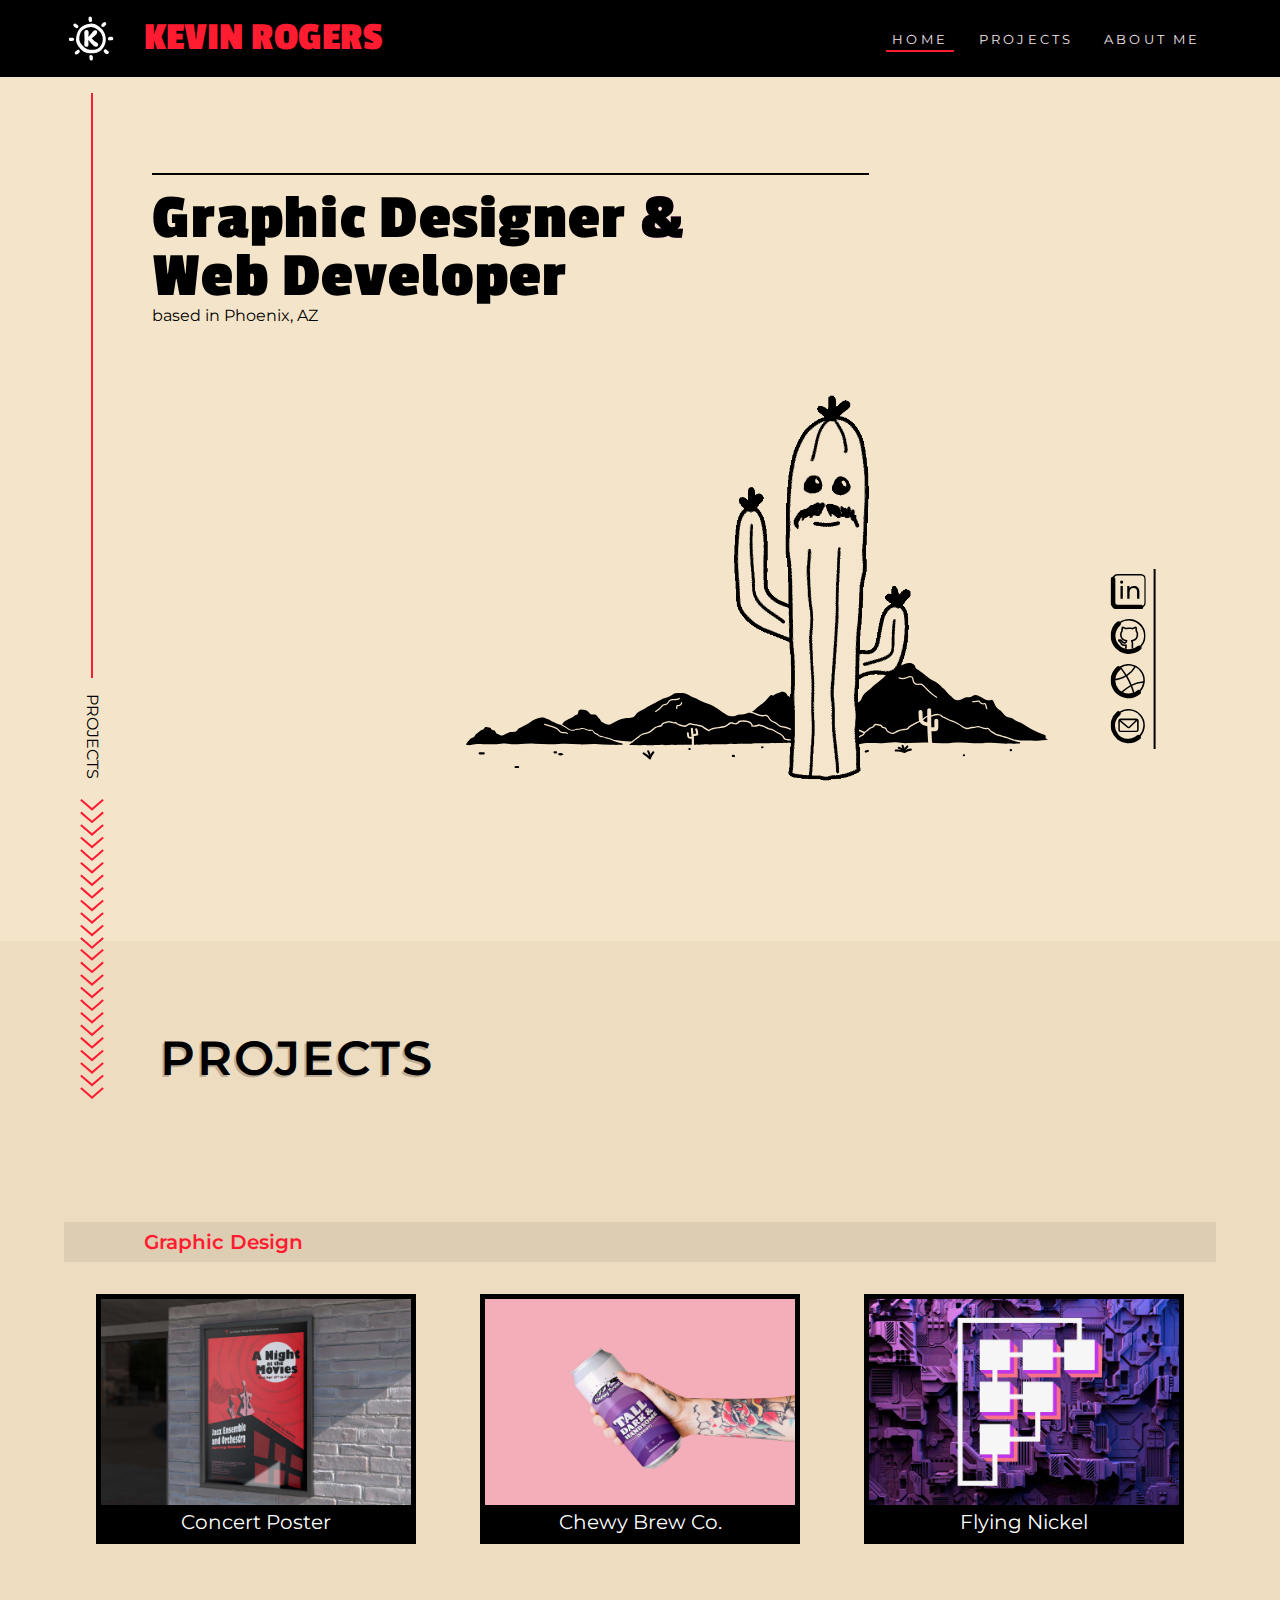
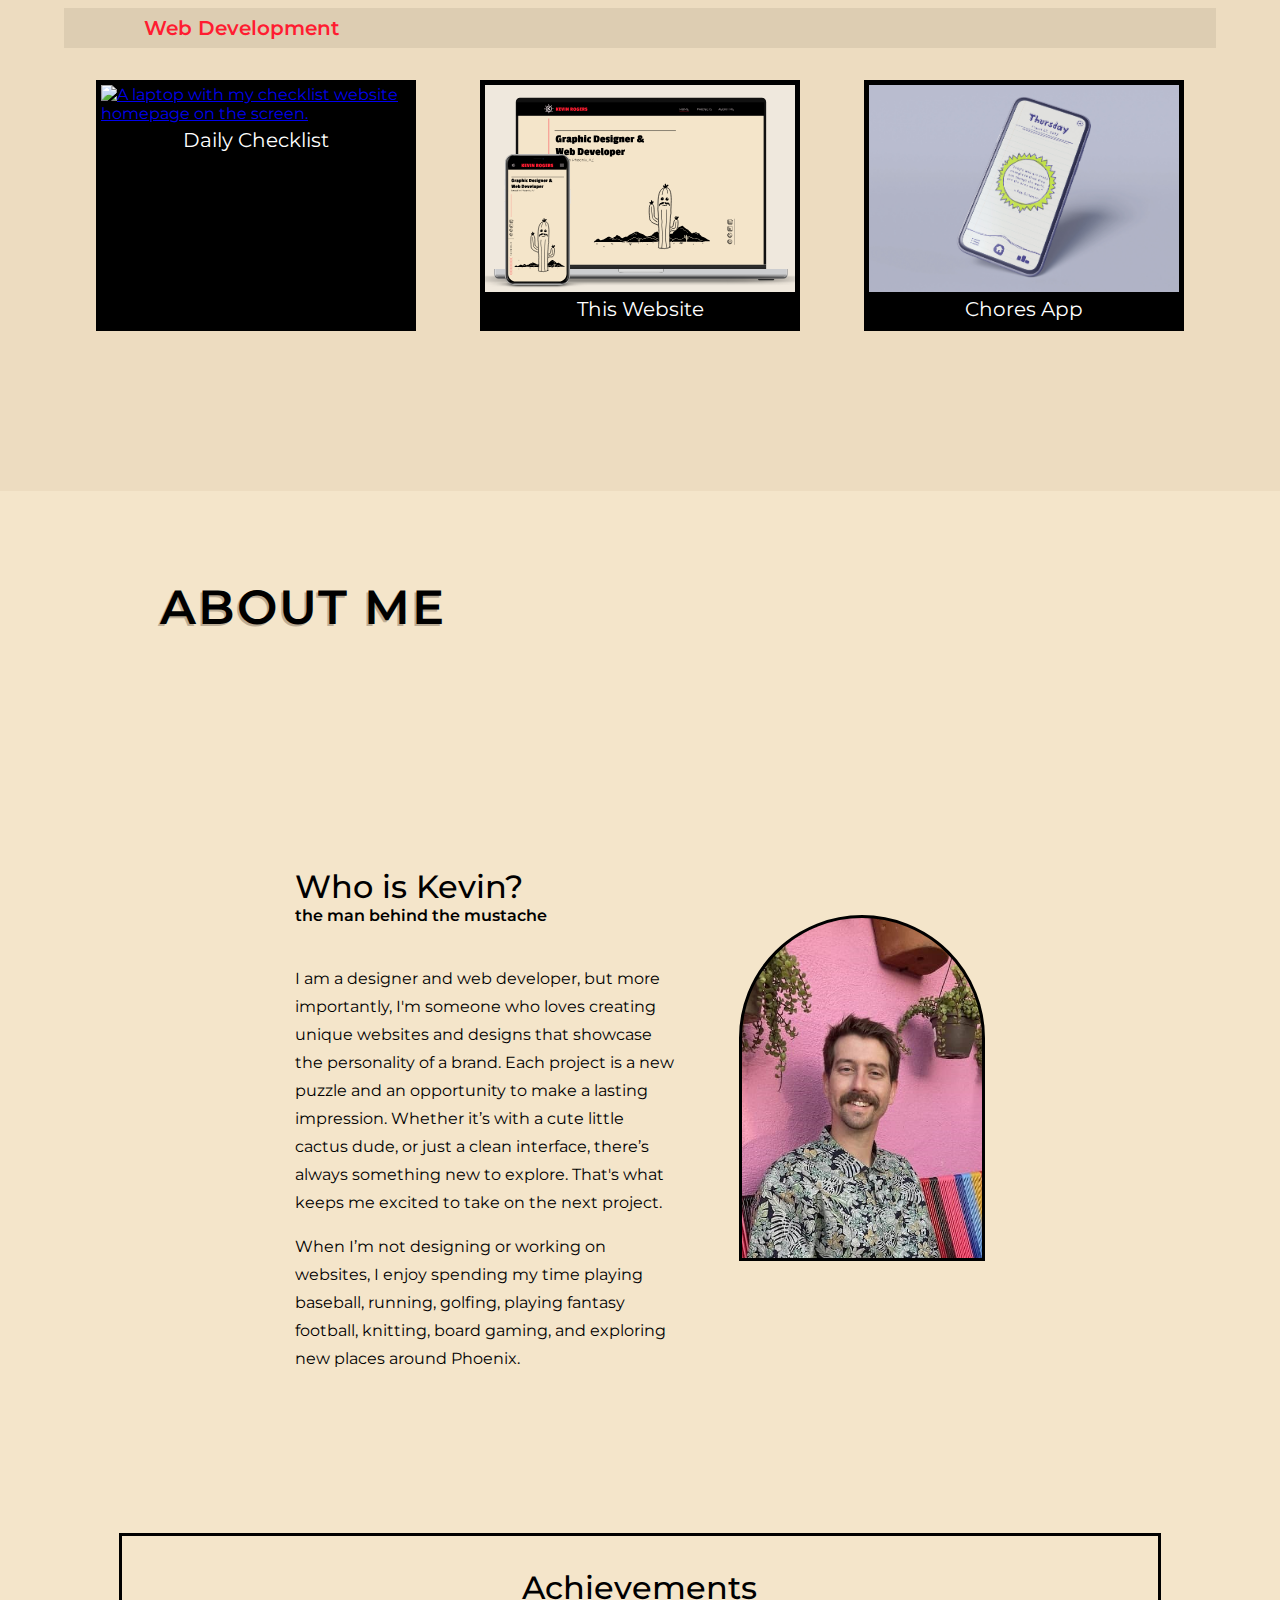
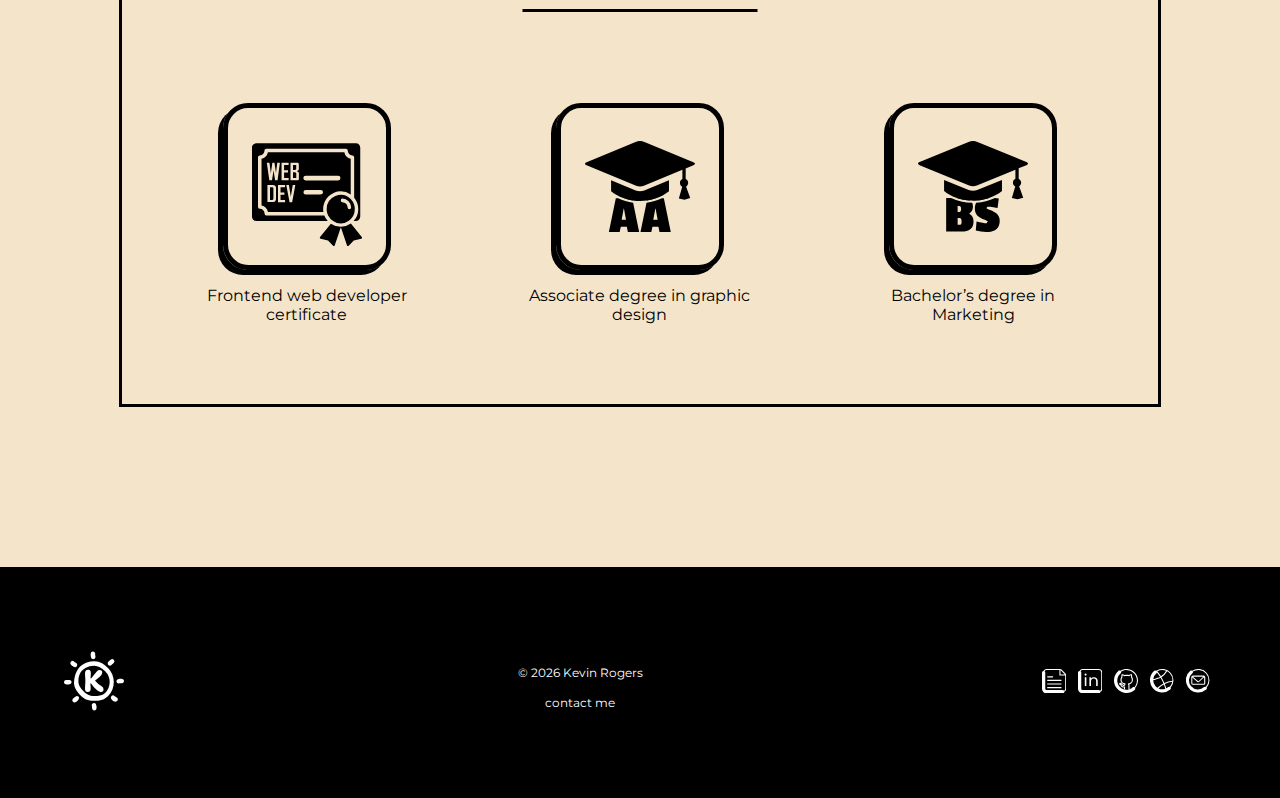
==== commit 4e0ce09d: "Fixed mobile video autoplay bug" ====
--- a/kevrog portfolio/index.html
+++ b/kevrog portfolio/index.html
@@ -100,7 +100,7 @@
 <!--				<a class="m_nav_item" href="https://www.linkedin.com/in/hirekevinrogers/" target="_blank"><li><p>resume</p><i class="nav_arrow right"></i></li></a>-->
 				<a class="m_nav_item" href="https://www.linkedin.com/in/hirekevinrogers/" target="_blank"><li><p>LinkedIn</p><i class="nav_arrow right"></i></li></a>
 				<a class="m_nav_item" href="https://github.com/kevrog21" target="_blank"><li><p>github</p><i class="nav_arrow right"></i></li></a>
-				<a class="m_nav_item" href="https://dribbble.com/Cheevy" target="_blank"><li><p>dribbble</p><i class="nav_arrow right"></i></li></a>
+				<a class="m_nav_item" href="https://dribbble.com/Kevrog" target="_blank"><li><p>dribbble</p><i class="nav_arrow right"></i></li></a>
 				<a class="m_nav_item email_el" href="#"><li><p>contact</p><i class="nav_arrow right"></i></li></a>
 			</ul>
 		</div>
@@ -135,7 +135,7 @@
 									<svg class="svg_icon_main">
 										<use href="#github_icon"></use>
 									</svg><div class="label_wrap"><p class="icon_label">github</p></div></a>
-								<a href="https://dribbble.com/Cheevy" target="_blank">
+								<a href="https://dribbble.com/Kevrog" target="_blank">
 									<svg class="svg_icon_main">
 										<use href="#dribbble_icon"></use>
 									</svg><div class="label_wrap"><p class="icon_label">dribbble</p></div></a>
@@ -158,7 +158,7 @@
 										<use href="#github_icon"></use>
 									</svg>
 								</a>
-								<a href="https://dribbble.com/Cheevy" target="_blank">
+								<a href="https://dribbble.com/Kevrog" target="_blank">
 									<svg class="svg_icon_main">
 										<use href="#dribbble_icon"></use>
 									</svg></a>
@@ -224,7 +224,7 @@
 							<div class="card">
 								<a href="pages/daily_checklist.html">
 									<div class="img_container">
-										<img class="proj_img" src="media/daily_checklist_hero4.svg" alt="A laptop with my checklist website homepage on the screen." loading="lazy">
+										<img class="proj_img" src="media/daily_checklist_hero5.svg" alt="A laptop with my checklist website homepage on the screen." loading="lazy">
 									</div>
 								</a>
 								<div class="proj_title">
@@ -329,7 +329,7 @@
 					<a href="https://github.com/kevrog21" target="_blank"><svg class="svg_icon_footer">
 						<use href="#github_icon"></use>
 					</svg></a>
-					<a href="https://dribbble.com/Cheevy" target="_blank"><svg class="svg_icon_footer">
+					<a href="https://dribbble.com/Kevrog" target="_blank"><svg class="svg_icon_footer">
 						<use href="#dribbble_icon"></use>
 					</svg></a>
 					<a href="#" class="email_el"><svg class="svg_icon_footer">
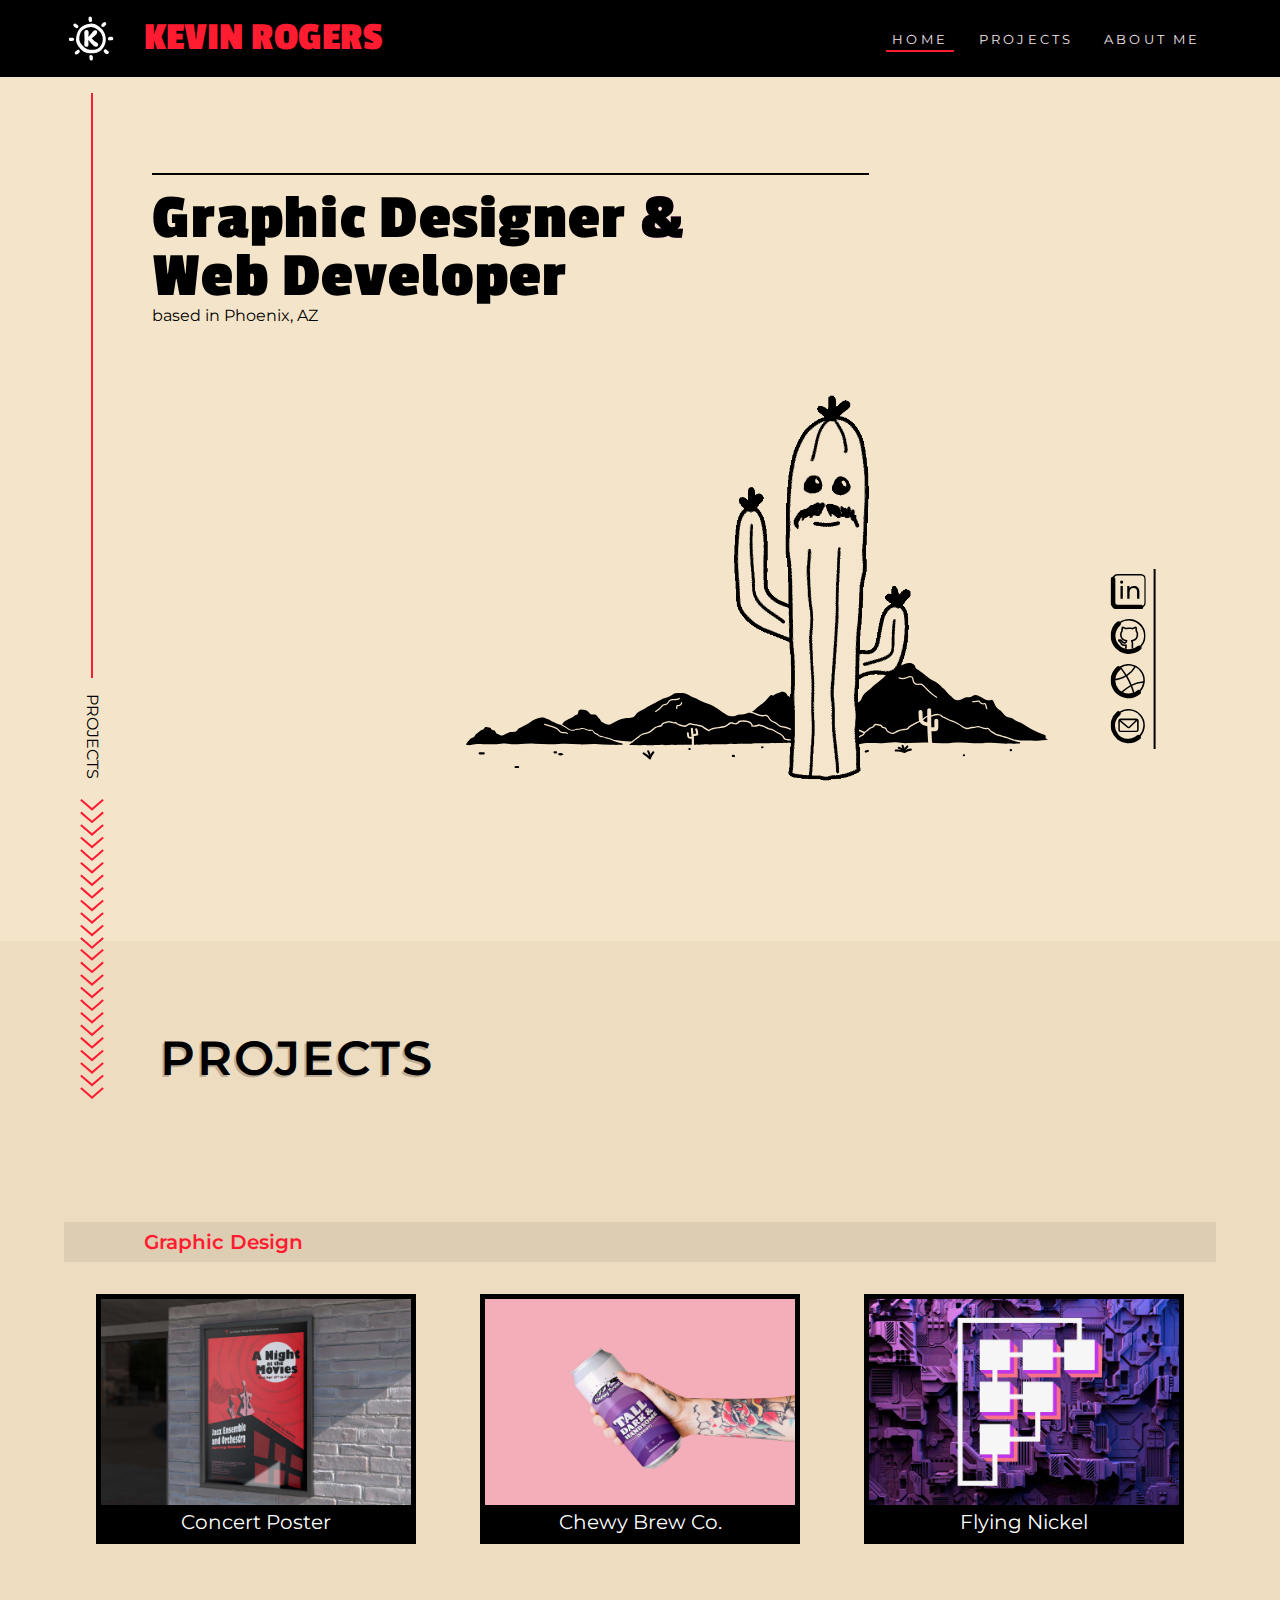
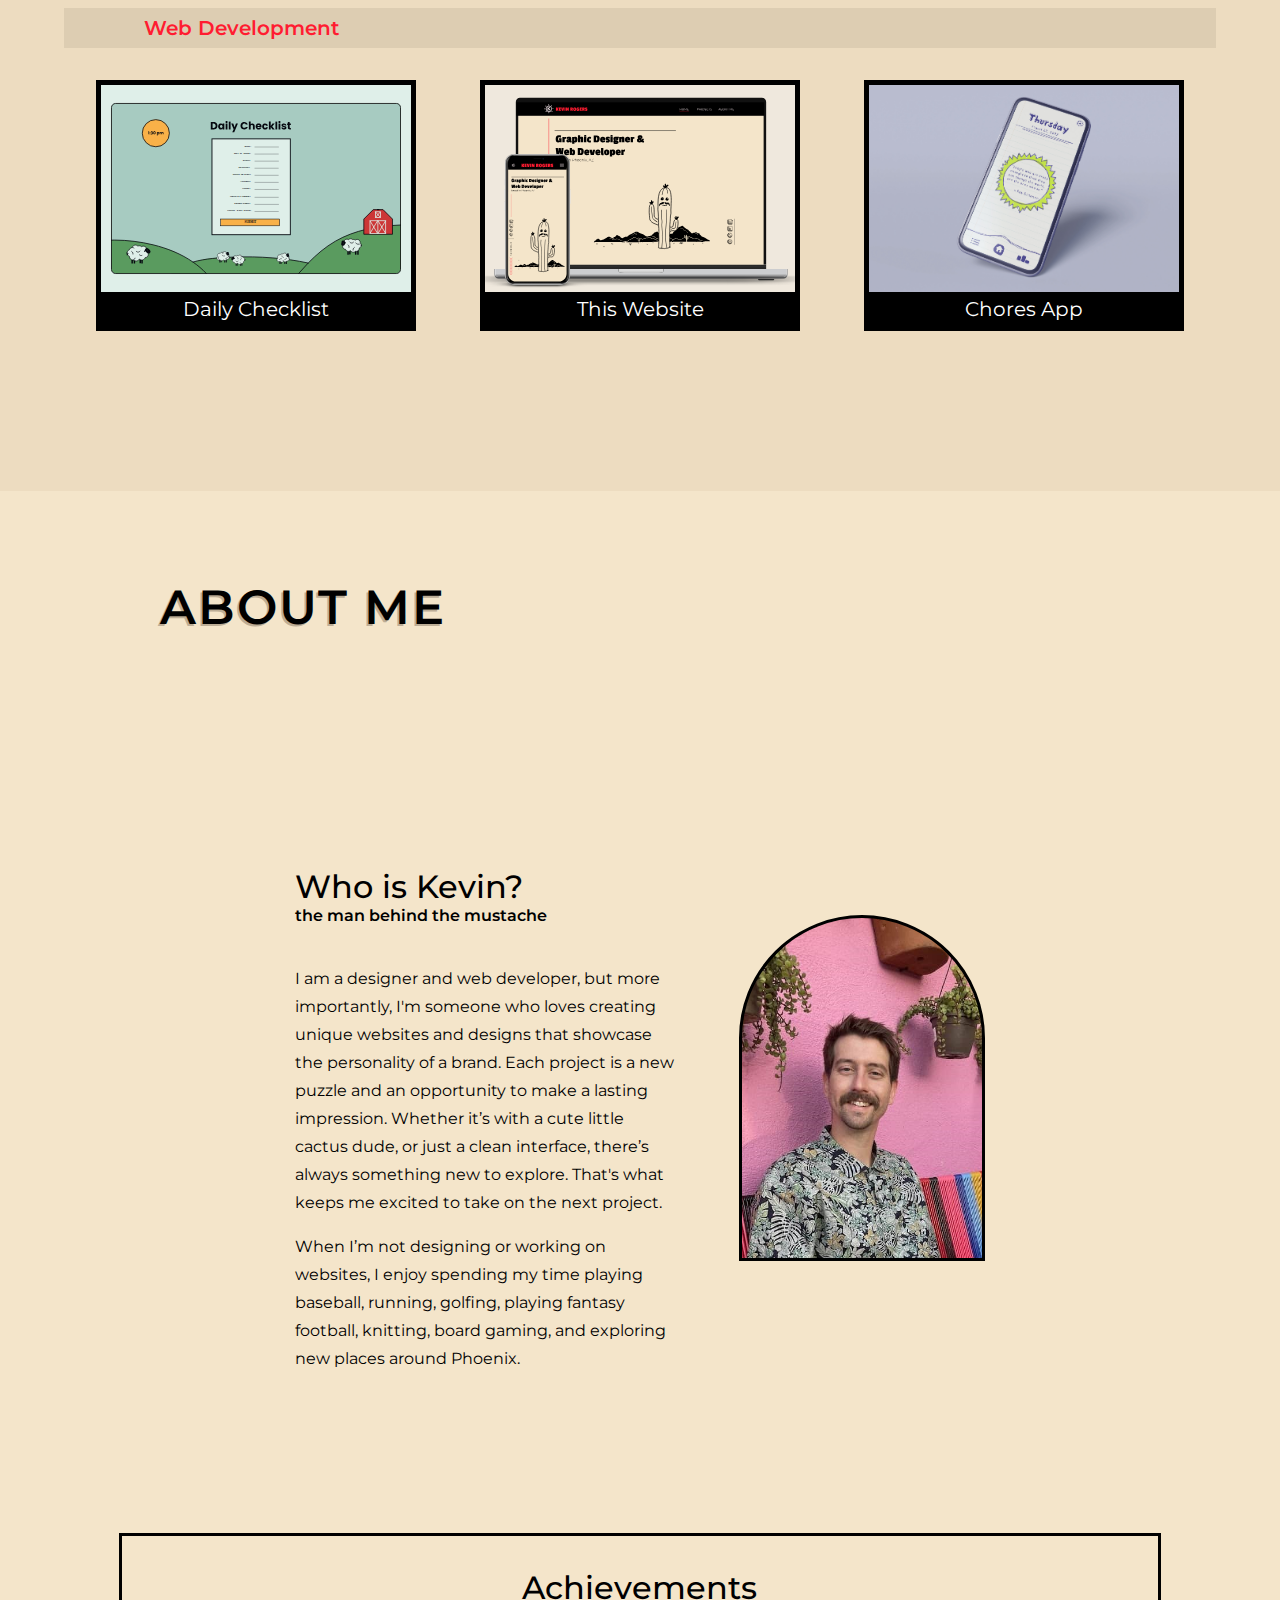
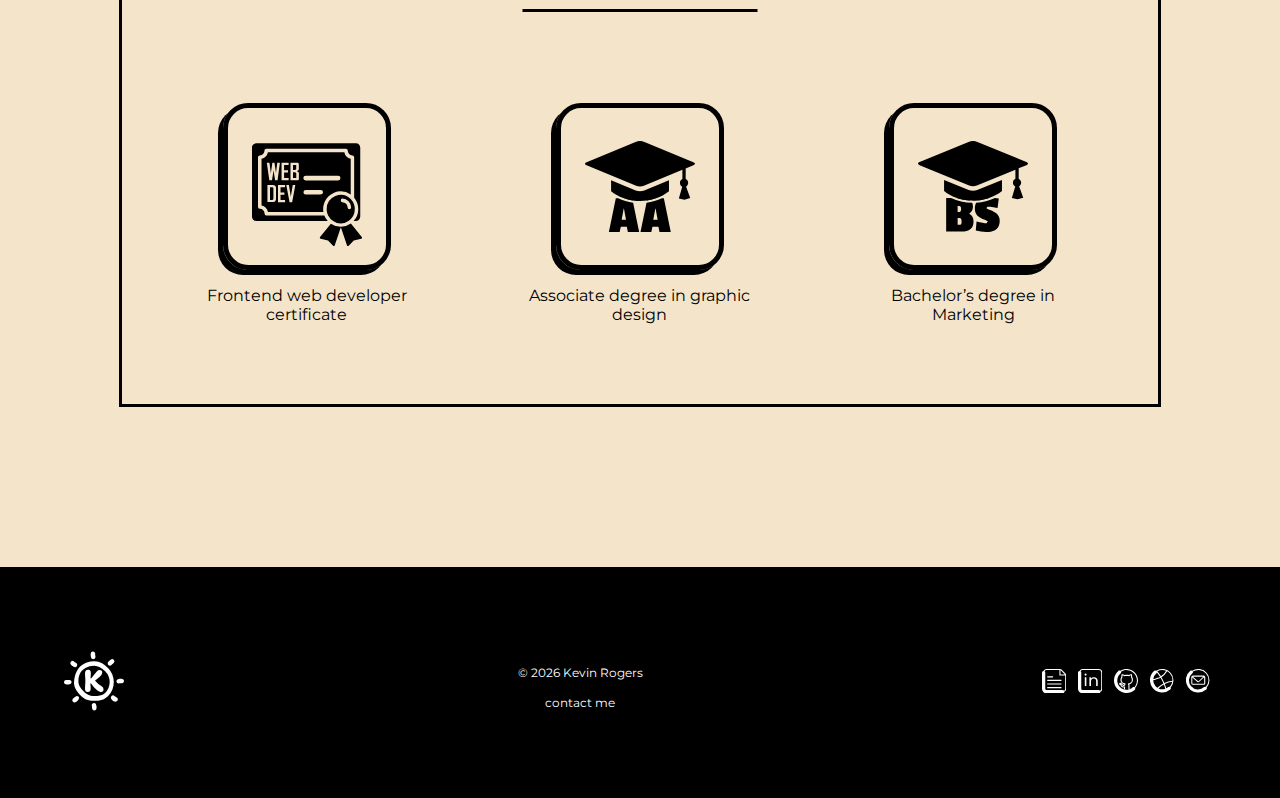
==== commit 0b1a7eab: "Added alt text to images" ====
--- a/kevrog portfolio/index.html
+++ b/kevrog portfolio/index.html
@@ -2,12 +2,13 @@
 <html lang="en">
 <head>
 <meta charset="utf-8">
-<meta http-equiv="X-UA-Compatible" content="IE=edge">
+<meta http-equiv="X-UA-Compatible" content="IE=edge,chrome=1">
 <!-- Need this for responsive! specifies that IE should run in the highest mode available to that version of IE as opposed to a compatability mode; IE8 can support up to IE8 modes, IE9 can support up to IE9 modes, and so on. -->
 <meta name="viewport" content="width=device-width, initial-scale=1">
-<meta name="description" content="a website showcasing the graphic design creations of Kevin Rogers, a graphic design student at Las Positas College in Livermore, California.">
-<meta name="Keywords" content="portfolio, graphic design, kevin rogers, Phoenix graphic designer, Las Positas College">
-<title>Kevin's Portfolio</title>
+<meta name="description" content="Portfolio website showcasing the graphic design and web development work of Kevin Rogers, a developer and designer in Phoenix, Arizona.">
+<meta name="Keywords" content="portfolio, frontend, portfolio example, graphic design portfolio">
+<meta name="robots" content="follow, index, max-snippet:-1, max-video-preview:-1, max-image-preview:large"/>
+<title>Kevin Rogers' Web Development and Graphic Design Portfolio</title>
 <link rel="shortcut icon" type="image/svg" href="media/kevrog_logo_black.svg">
 <link rel="preconnect" href="https://fonts.googleapis.com">
 <link rel="preconnect" href="https://fonts.gstatic.com" crossorigin>
@@ -82,11 +83,13 @@
 						<use href="#kevrog_logo"></use>
 					</svg>
 				<h2 class="nav_name">KEVIN ROGERS</h2>
-				<ul id="nav_links">
-					<li><a class="nav_item" href="#top">home</a></li>
-					<li><a class="nav_item" href="#project_section">projects</a></li>
-					<li><a class="nav_item" href="#about_section">about me</a></li>
-				</ul>
+				<nav>
+					<ul id="nav_links">
+						<li><a class="nav_item" href="#top">home</a></li>
+						<li><a class="nav_item" href="#project_section">projects</a></li>
+						<li><a class="nav_item" href="#about_section">about me</a></li>
+					</ul>
+				</nav>
 				<div class="hamburger_div">
 					<div class="hamburger_lines"></div>
 				</div>
@@ -189,7 +192,7 @@
 							<div class="card">
 								<a href="pages/poster.html">
 									<div class="img_container">
-										<img class="proj_img" src="media/jazz_poster_mockup_red.jpg" alt="jazz orchestra poster" loading="lazy">
+										<img class="proj_img" src="media/jazz_poster_mockup_red.jpg" alt="thumbnail image for my concert poster project; It shows a red poster on a gray brick wall" loading="lazy">
 									</div>
 								</a>
 								<div class="proj_title">
@@ -199,7 +202,7 @@
 							<div class="card">
 								<a href="pages/chewybrew.html">
 									<div class="img_container">
-										<img class="proj_img" src="media/tatooed_can_mockup_purp.jpg" alt="Chewy Brew Co." loading="lazy">
+										<img class="proj_img" src="media/tatooed_can_mockup_purp.jpg" alt="thumbnail image for my chewy brew Co project; It shows a purple beer can in front of a pink wall" loading="lazy">
 									</div>
 								</a>
 								<div class="proj_title">
@@ -209,7 +212,7 @@
 							<div class="card">
 								<a href="pages/flying_nickel.html">
 									<div class="img_container">
-										<img class="proj_img" src="media/Flying_Nickel_hero.jpg" alt="jazz orchestra poster" loading="lazy">
+										<img class="proj_img" src="media/Flying_Nickel_hero.jpg" alt="thumbnail image for my flying nickel logo design project; It shows a white logo that resembles the letter F in front of a blue purple background." loading="lazy">
 									</div>
 								</a>
 								<div class="proj_title">
@@ -224,7 +227,7 @@
 							<div class="card">
 								<a href="pages/daily_checklist.html">
 									<div class="img_container">
-										<img class="proj_img" src="media/daily_checklist_hero5.svg" alt="A laptop with my checklist website homepage on the screen." loading="lazy">
+										<img class="proj_img" src="media/daily_checklist_hero5.svg" alt="thumbnail image for my checklist website project; It shows a desktop version of the website's interface which is a little farm illustration with a white form overlayed on top." loading="lazy">
 									</div>
 								</a>
 								<div class="proj_title">
@@ -234,7 +237,7 @@
 							<div class="card">
 								<a href="pages/this_website.html">
 									<div class="img_container">
-										<img class="proj_img" src="media/portfolio_website_mockup.svg" alt="jazz orchestra poster" loading="lazy">
+										<img class="proj_img" src="media/portfolio_website_mockup.svg" alt="thumbnail image for this website; It shows a smaller version of the website's interface on a laptop and phone" loading="lazy">
 									</div>
 								</a>
 								<div class="proj_title">
@@ -244,7 +247,7 @@
 							<div class="card">
 								<a href="pages/chores_placeholder.html">
 									<div class="img_container">
-										<img class="proj_img" src="media/to-do_mockup_purple.jpg" alt="jazz orchestra poster" loading="lazy">
+										<img class="proj_img" src="media/to-do_mockup_purple.jpg" alt="thumbnail image for my chore website interface; It shows a smaller version of the website's interface on a phone." loading="lazy">
 									</div>
 								</a>
 								<div class="proj_title">
@@ -281,19 +284,19 @@
 					<div class="achievements_wrapper">
 						<div class="achievement">
 							<div class="img_box">
-								<img class="ach_img cert" src="media/web_dev_cert_icon.svg" alt=""/>
+								<img class="ach_img cert" src="media/web_dev_cert_icon.svg" alt="black vector image of a certificate that says web dev"/>
 							</div>
 							<p>Frontend web developer certificate</p>
 						</div>
 						<div class="achievement">
 							<div class="img_box">
-								<img class="ach_img" src="media/AA_icon.svg" alt=""/>
+								<img class="ach_img" src="media/AA_icon.svg" alt="black vector image of a graduation cap sitting on top of the letters A A"/>
 							</div>
 							<p>Associate degree in graphic design</p>
 						</div>
 						<div class="achievement">
 							<div class="img_box">
-								<img class="ach_img" src="media/BS_icon.svg" alt=""/>
+								<img class="ach_img" src="media/BS_icon.svg" alt="black vector image of a graduation cap sitting on top of the letters B and S"/>
 							</div>
 							<p>Bachelor’s degree in Marketing</p>
 						</div> 
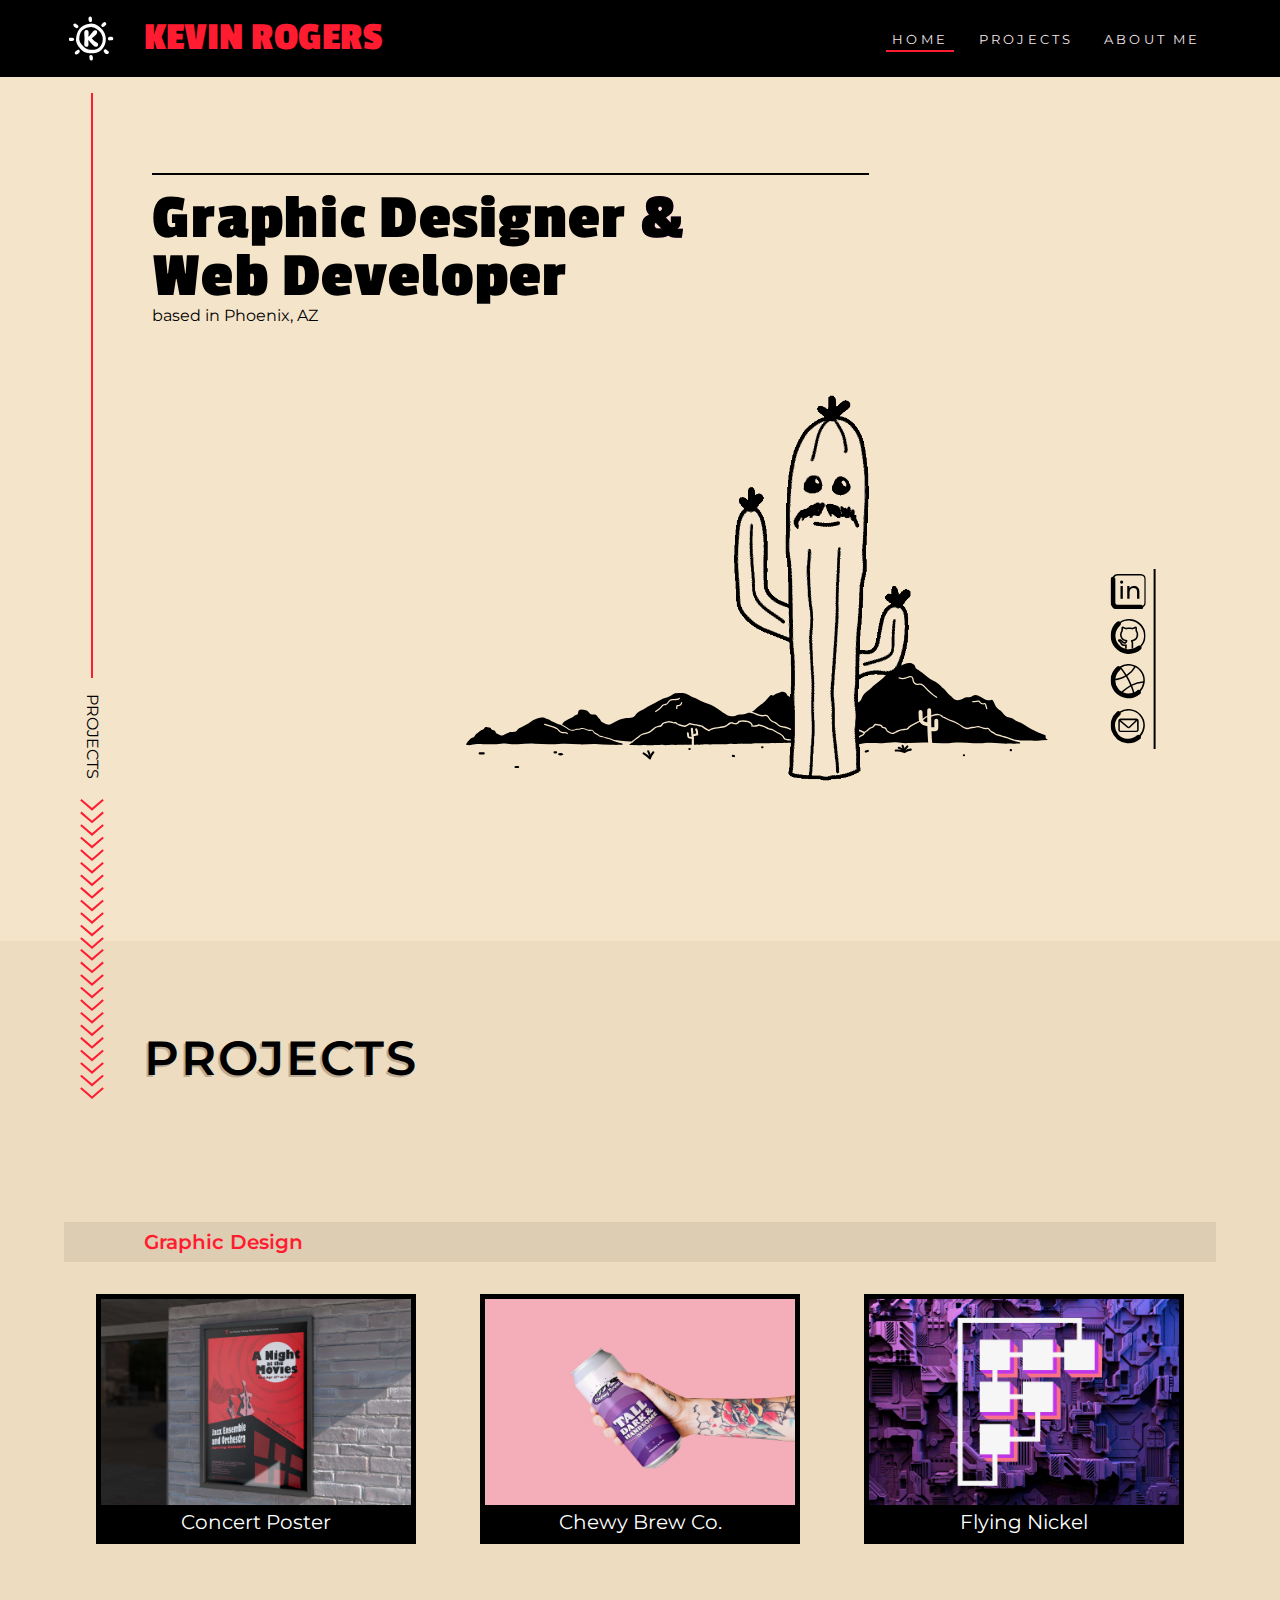
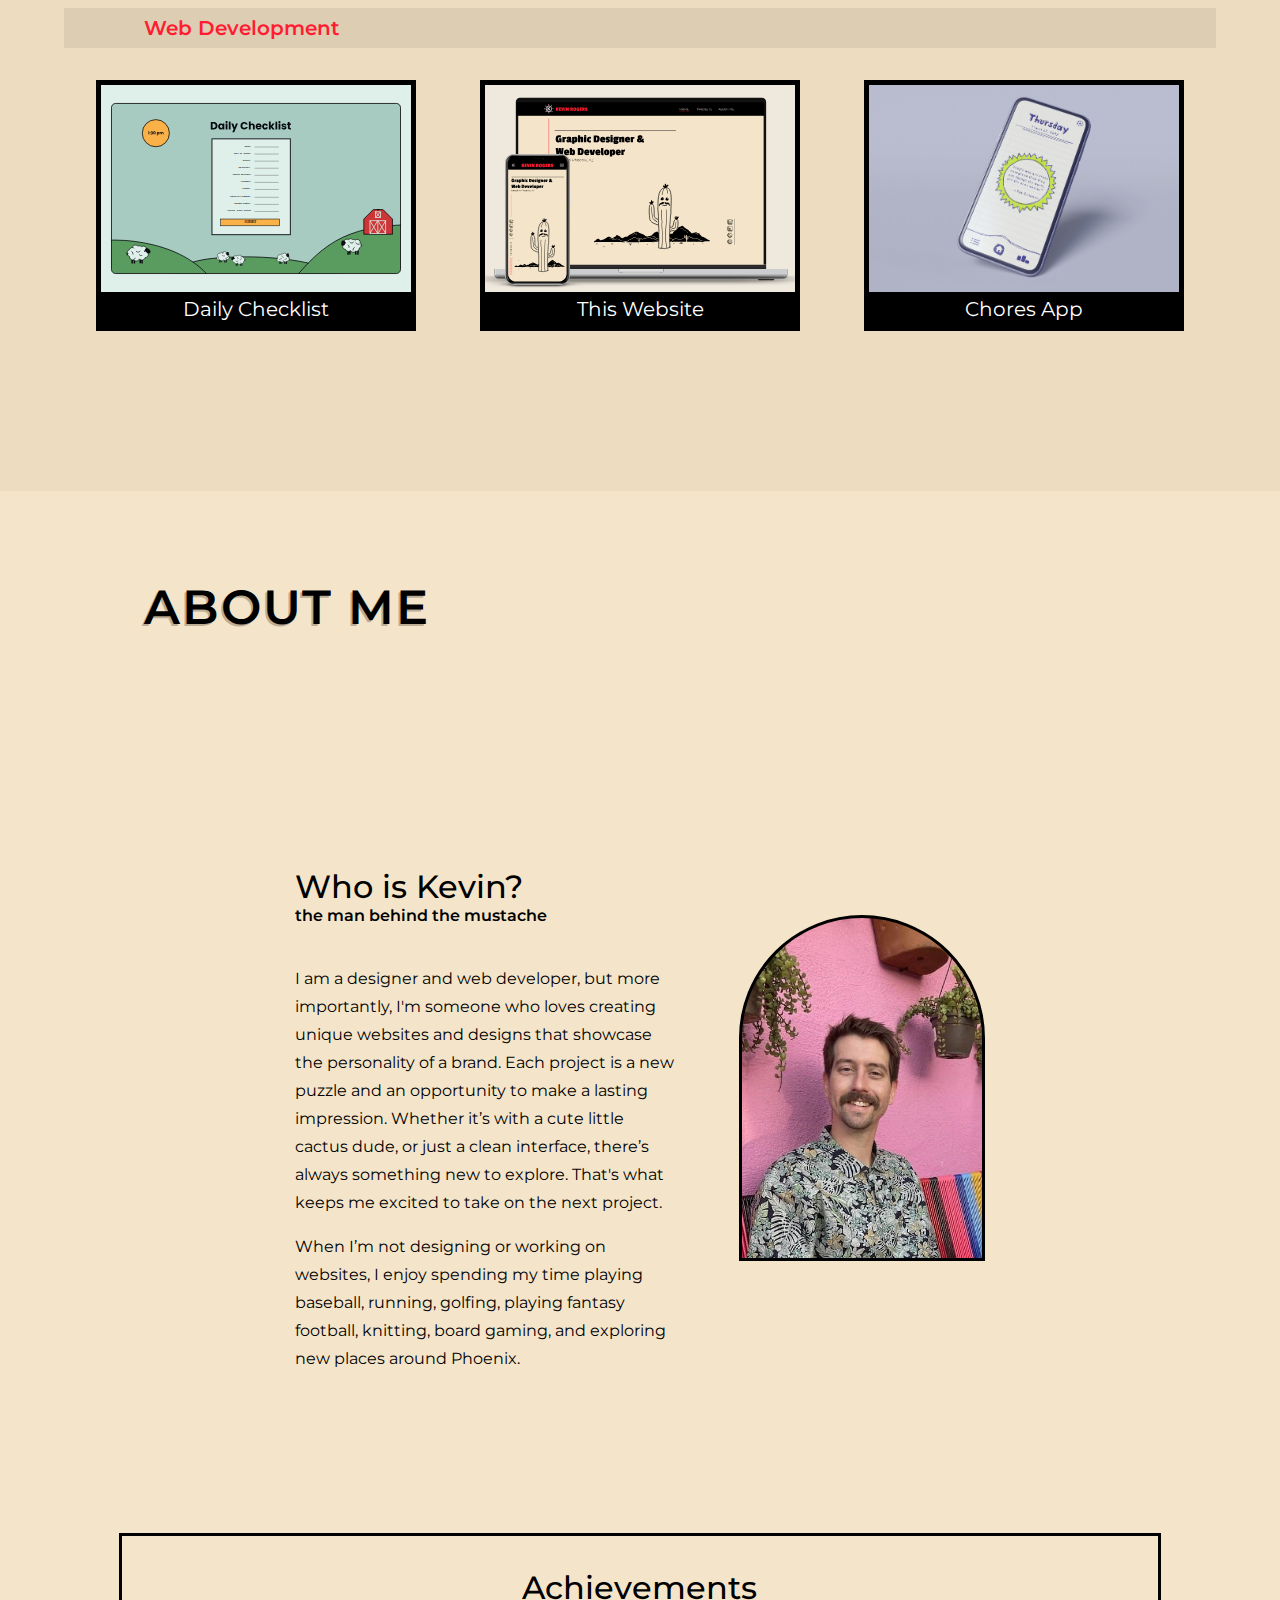
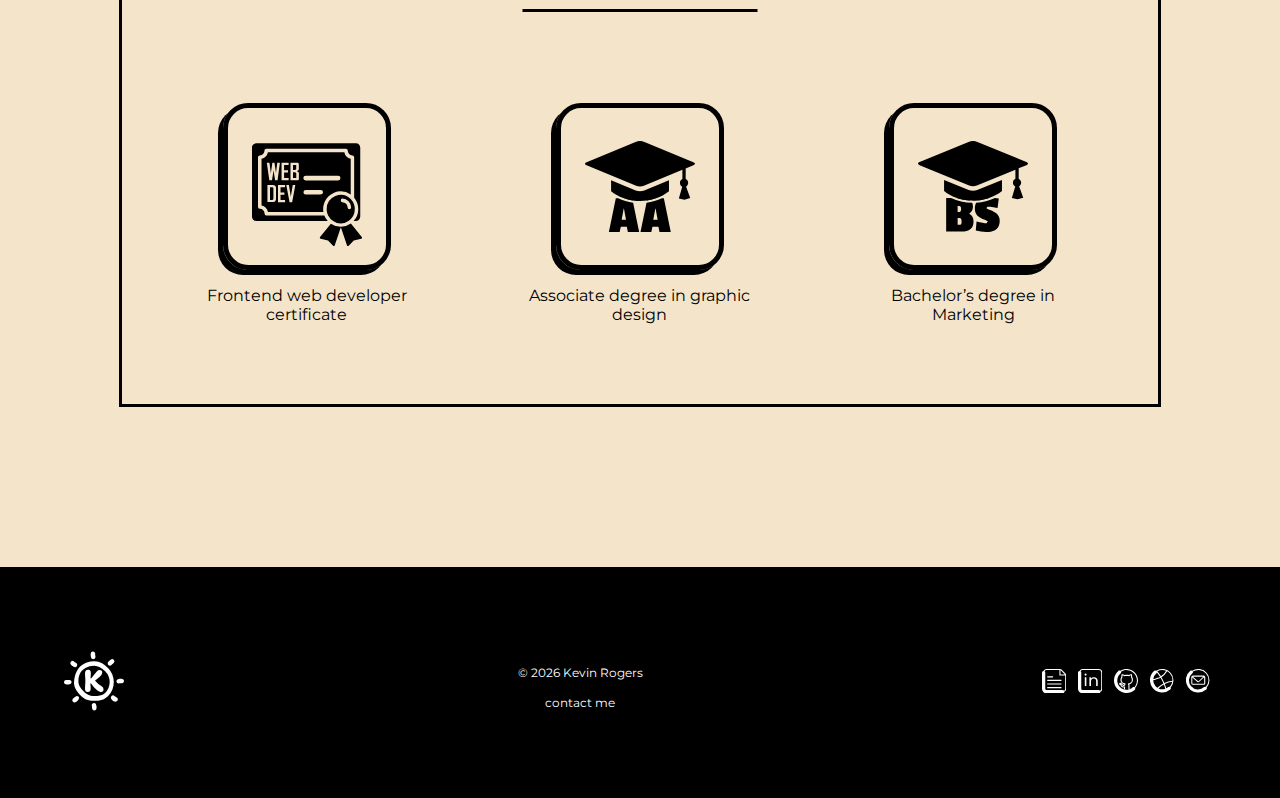
==== commit c73acc16: "fixed section header centering" ====
--- a/kevrog portfolio/index.html
+++ b/kevrog portfolio/index.html
@@ -83,7 +83,7 @@
 						<use href="#kevrog_logo"></use>
 					</svg>
 				<h2 class="nav_name">KEVIN ROGERS</h2>
-				<nav>
+				<nav id="intro_nav">
 					<ul id="nav_links">
 						<li><a class="nav_item" href="#top">home</a></li>
 						<li><a class="nav_item" href="#project_section">projects</a></li>
--- a/kevrog portfolio/styles.css
+++ b/kevrog portfolio/styles.css
@@ -51,6 +51,8 @@
 }
 
 .section_title {
+	position: relative;
+	left: 0;
 	font-size: 1.5rem;
 	font-weight: 600;
 	color: #000000;
@@ -86,7 +88,9 @@
 	padding: 1px 0 0 0;
 }
 
-
+#intro_nav {
+	display: none;
+}
 
 
 
@@ -406,6 +410,7 @@
 
 .header_margin {
 	margin: 5em 0 0 0;
+	width: 100%;
 }
 
 .break_background {
@@ -933,10 +938,13 @@
 		font-weight: 300;
 	}
 
-	
+	#intro_nav {
+		display: block;
+	}
 	
 	
 	.section_title {
+		width: auto;
 		letter-spacing: 2px;
 		text-transform: uppercase;
 		font-size: 3rem;
@@ -945,7 +953,7 @@
 		border: none;
 		display: inline-block;
 		text-align: start;
-		margin: 0 0 0 2em;
+		margin: 0 0 0 5rem;
 	}
 	
 
@@ -1023,11 +1031,12 @@
 		grid-area: title;
 		margin: 3em 0 1.5em 0;
 		padding: 3em 0 0 0;
-/*		background: blue;*/
+		
 	}
 	
 	.intro_text::before {
 		width: 80%;
+		animation:  revealLeftToRightDesktop .75s ease 1;
 	}
 	
 	.icon_list_left {
@@ -1404,10 +1413,13 @@
 	
 
 	.active_section p {
+		width: auto;
 		display: inline-block;
 		text-shadow: none;
-		margin: 0 42.5%;
-		
+		position: relative;
+		left: 50%;
+		transform: translateX(-50%);
+		margin: 0;
 	}
 	
 	
@@ -2008,6 +2020,16 @@
 	}
 }
 
+@keyframes revealLeftToRightDesktop {
+	0% {
+		width: 0;
+	}
+	100% {
+		width: 80%;
+	}
+}
+
+
 @keyframes revealTopToBottom {
 	0% {
 		height: 0;
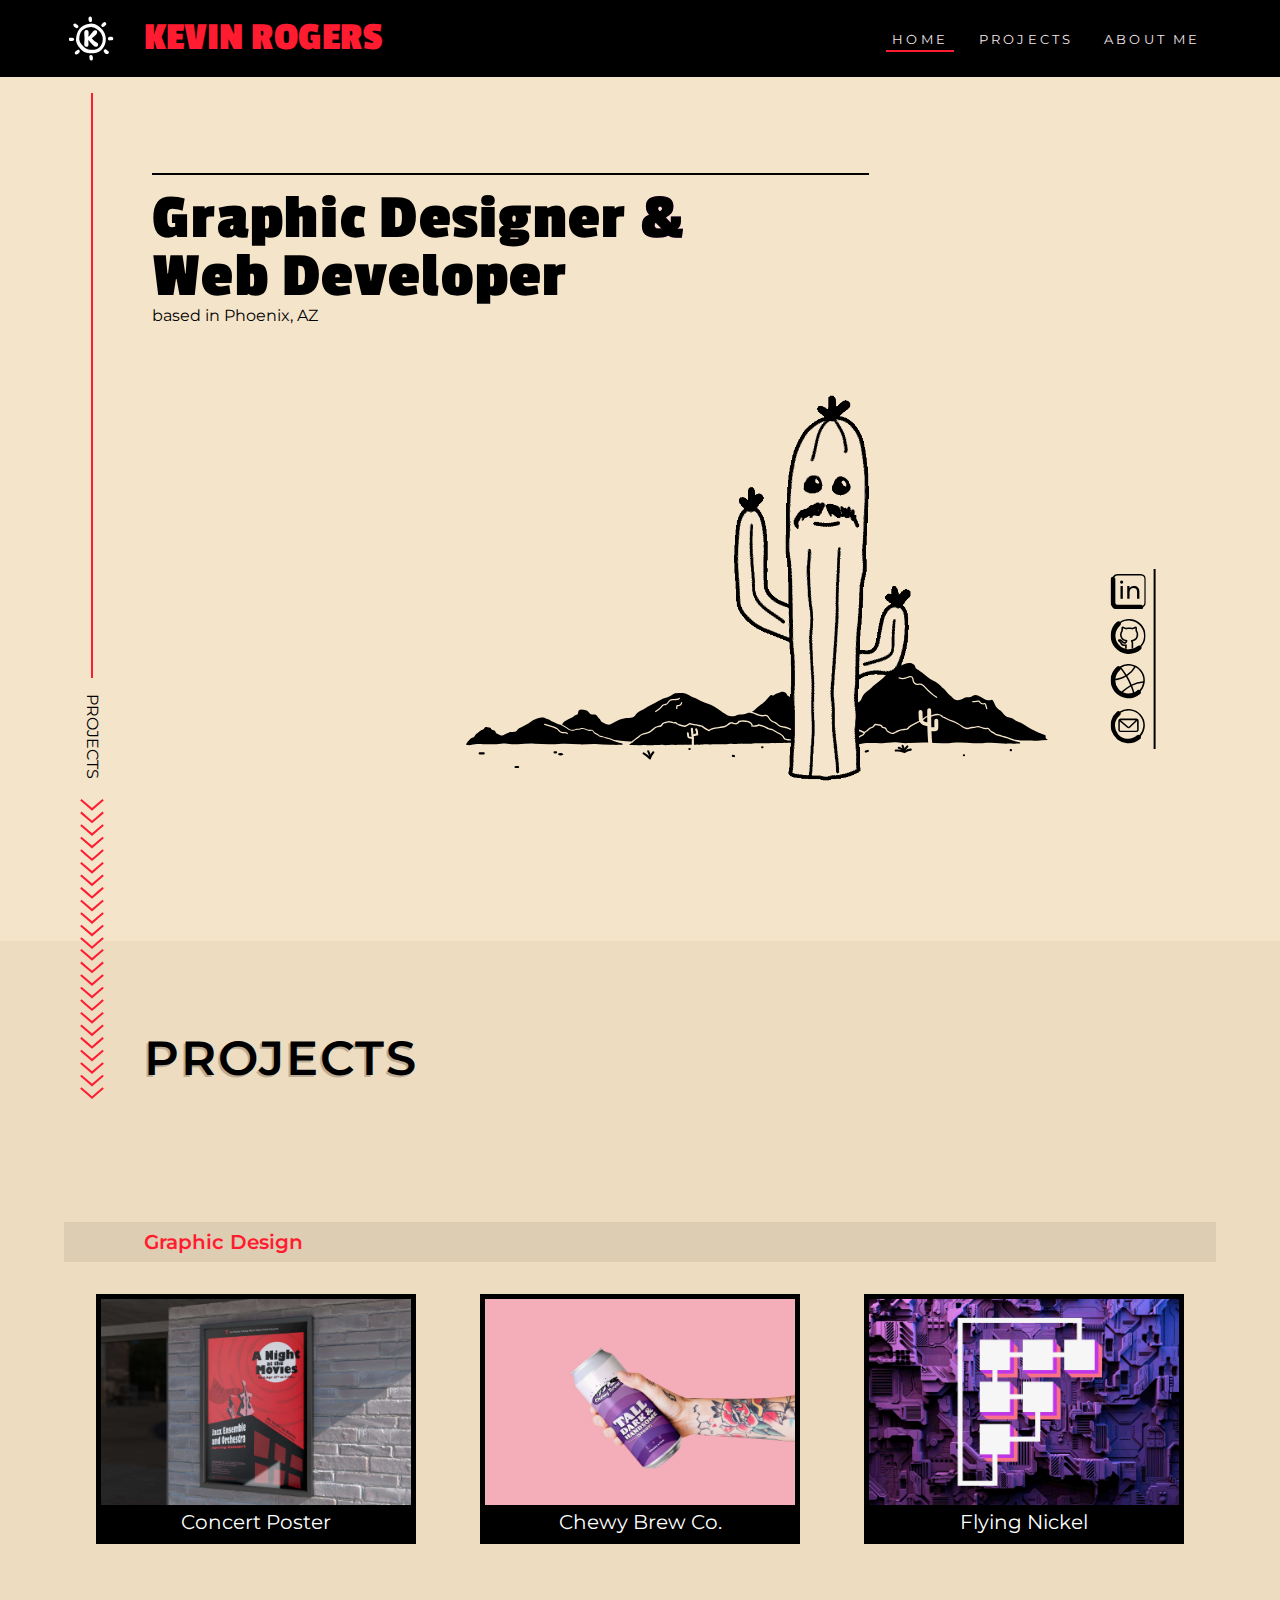
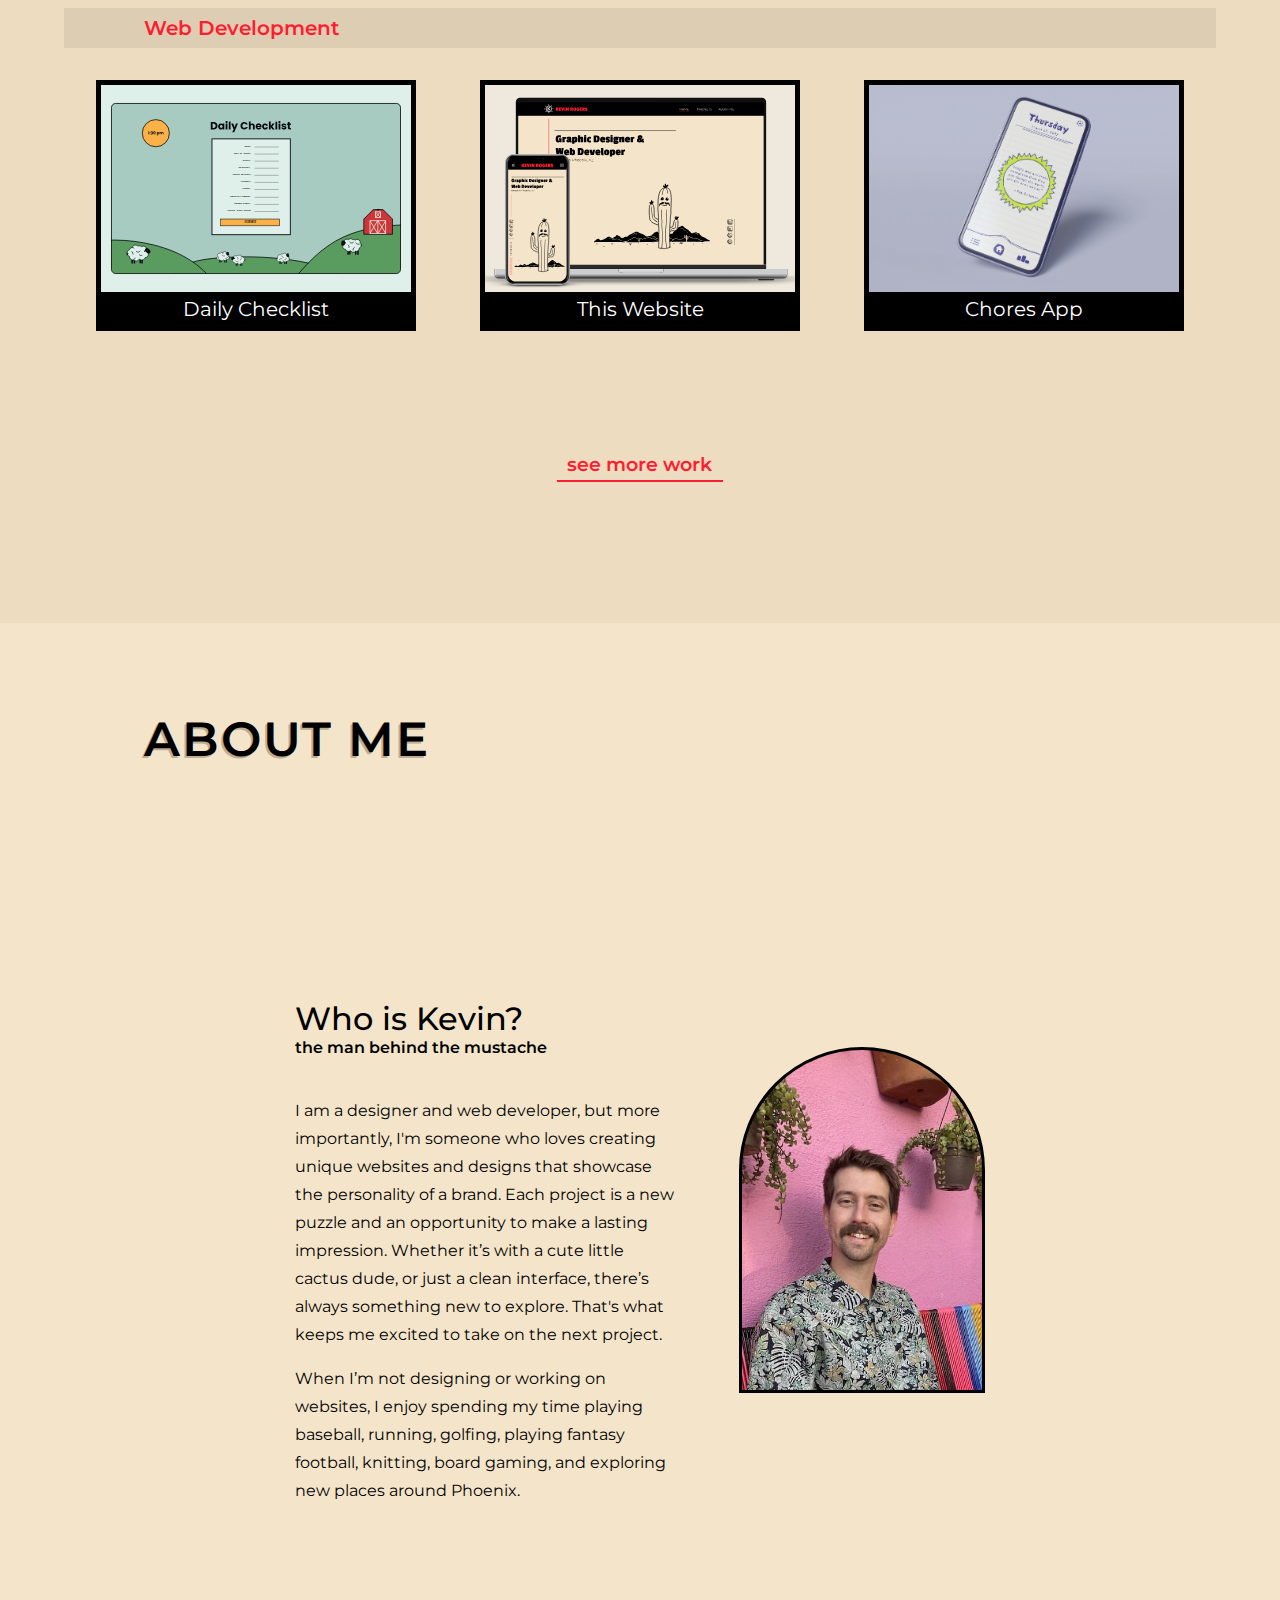
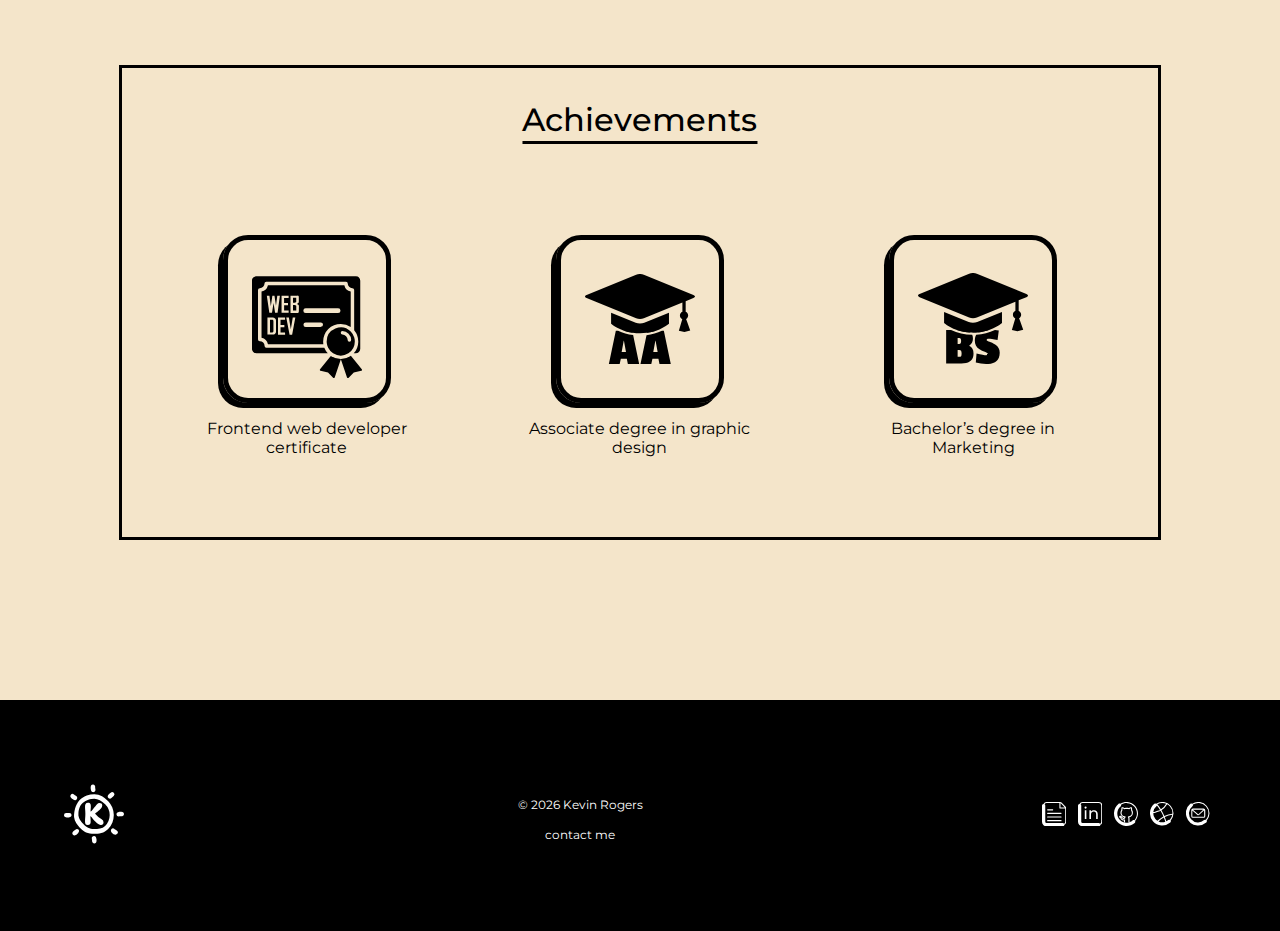
==== commit 832a55ad: "Added more work link to index" ====
--- a/kevrog portfolio/index.html
+++ b/kevrog portfolio/index.html
@@ -258,6 +258,7 @@
 					</div>
 				</div>
 			</div>
+			<p id="more_work"><a href="#">see more work</a></p>
 		</section>
 		<section id="about_section">
 			<div class="section_header bkgd_primary content_wrapper">
--- a/kevrog portfolio/styles.css
+++ b/kevrog portfolio/styles.css
@@ -85,7 +85,7 @@
  }
 
 #project_section {
-	padding: 1px 0 0 0;
+	padding: 1px 0 4em 0;
 }
 
 #intro_nav {
@@ -514,6 +514,8 @@
 }
 */
 
+
+
 .project_col_wrapper {
 	width: 100%;
 	display: flex;
@@ -751,9 +753,21 @@
 	display: block;
 }
 
-
-
-
+#more_work {
+	text-align: center;
+	font-size: 4vw;
+	font-weight: 600;
+	color: #FF1C31;
+	padding: 0 0 .25rem 0;
+	width: 35vw;
+	margin: 0 auto 4em auto;
+	border-bottom: 2px solid #FF1C31;
+}
+
+#more_work a {
+	color: #FF1C31;
+	text-decoration: none;
+}
 
 
 
@@ -1161,7 +1175,6 @@
 	
 	.project_col_wrapper {
 		flex-direction: column;
-		margin-bottom: 10em;
 	}
 	
 	.proj_type {
@@ -1285,7 +1298,12 @@
 		display: inline;
 	}
 	
-	
+	#more_work {
+		font-size: 1.5vw;
+		width: 13vw;
+		padding-top: 3em;
+	}
+
 	
 	
 	
@@ -1663,16 +1681,15 @@
 }
 
 .sheep_head {
-	transform: translateX(2%);
-	animation: sheep_head_leaning_down_large_screen 10s ease infinite alternate;
-}
+		transform: translateX(2%);
+		animation: sheep_head_leaning_down_large_screen 10s ease infinite alternate;
+	}
 
 .sheep_jaw {
-	fill: red;
 	transform: rotate(-36deg) translate(-31.5%, 55%);
 	animation: sheep_mouth_chewing_large_screen 10s ease infinite alternate;
 }
-	
+
 
 
 /*
@@ -1967,6 +1984,16 @@
 		letter-spacing: 2px;
 	}
 	
+	
+	
+}
+
+@supports (-webkit-touch-callout: none) {
+	.sheep_head {
+		transform: translateX(2%);
+		animation: sheep_head_leaning_down_small_screen 10s ease infinite alternate;
+	}
+	
 }
 
 @media (min-width: 1300px) {
@@ -2104,7 +2131,7 @@
 	
 	
 	80% {
-		transform: rotate(0deg) translate(2%, 0)
+		transform: rotate(0deg) translate(2%, 0);
 	}
 	
 	95% {
@@ -2115,6 +2142,27 @@
 		transform: rotate(12deg) translate(14%, 1%);
 	}
 }
+
+
+@keyframes sheep_head_leaning_down_small_screen {
+	
+	0% {
+		transform: rotate(0deg) translateX(2%);
+	}
+	
+	80% {
+		transform: rotate(0deg) translateX(2%);
+	}
+	
+	95% {
+		transform: rotate(12deg) translateX(14%);
+	}
+	
+	100% {
+		transform: rotate(12deg) translateX(14%);
+	}
+}
+
 
 
 @keyframes sheep_mouth_chewing_large_screen {
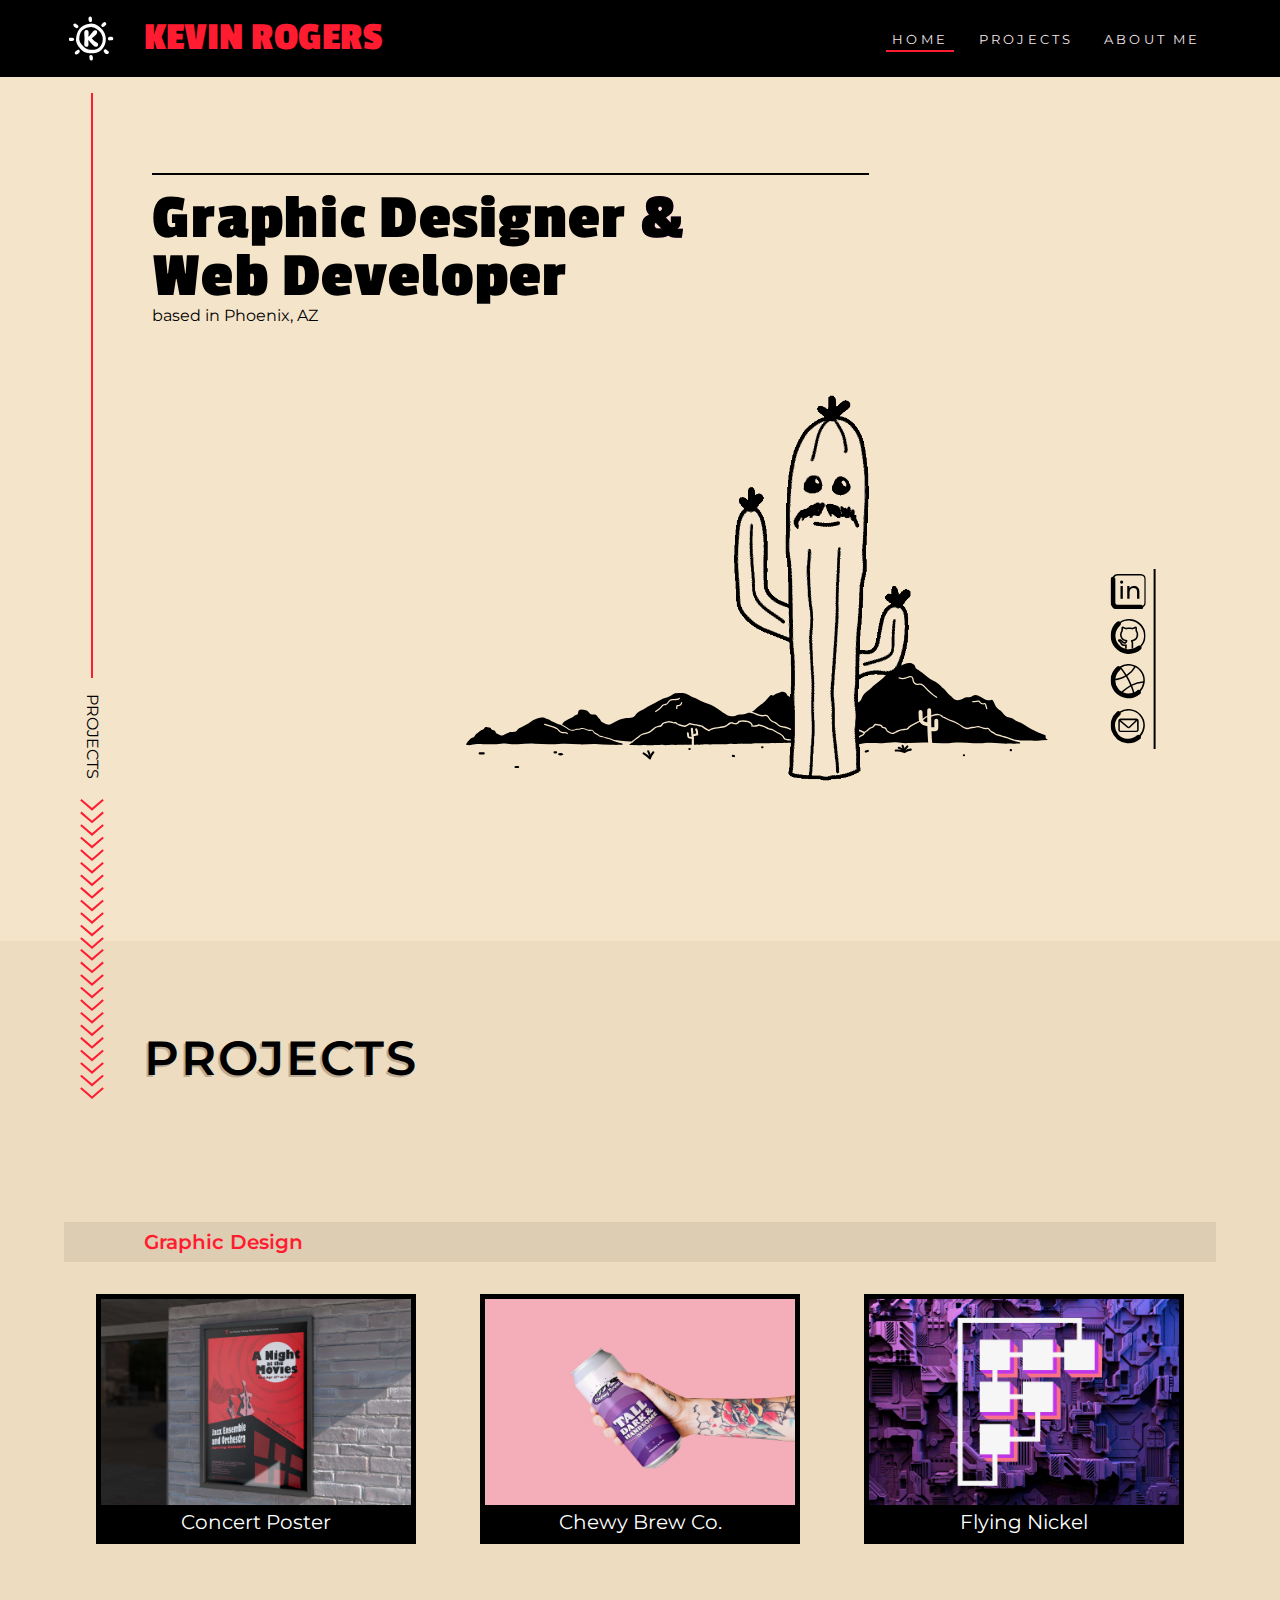
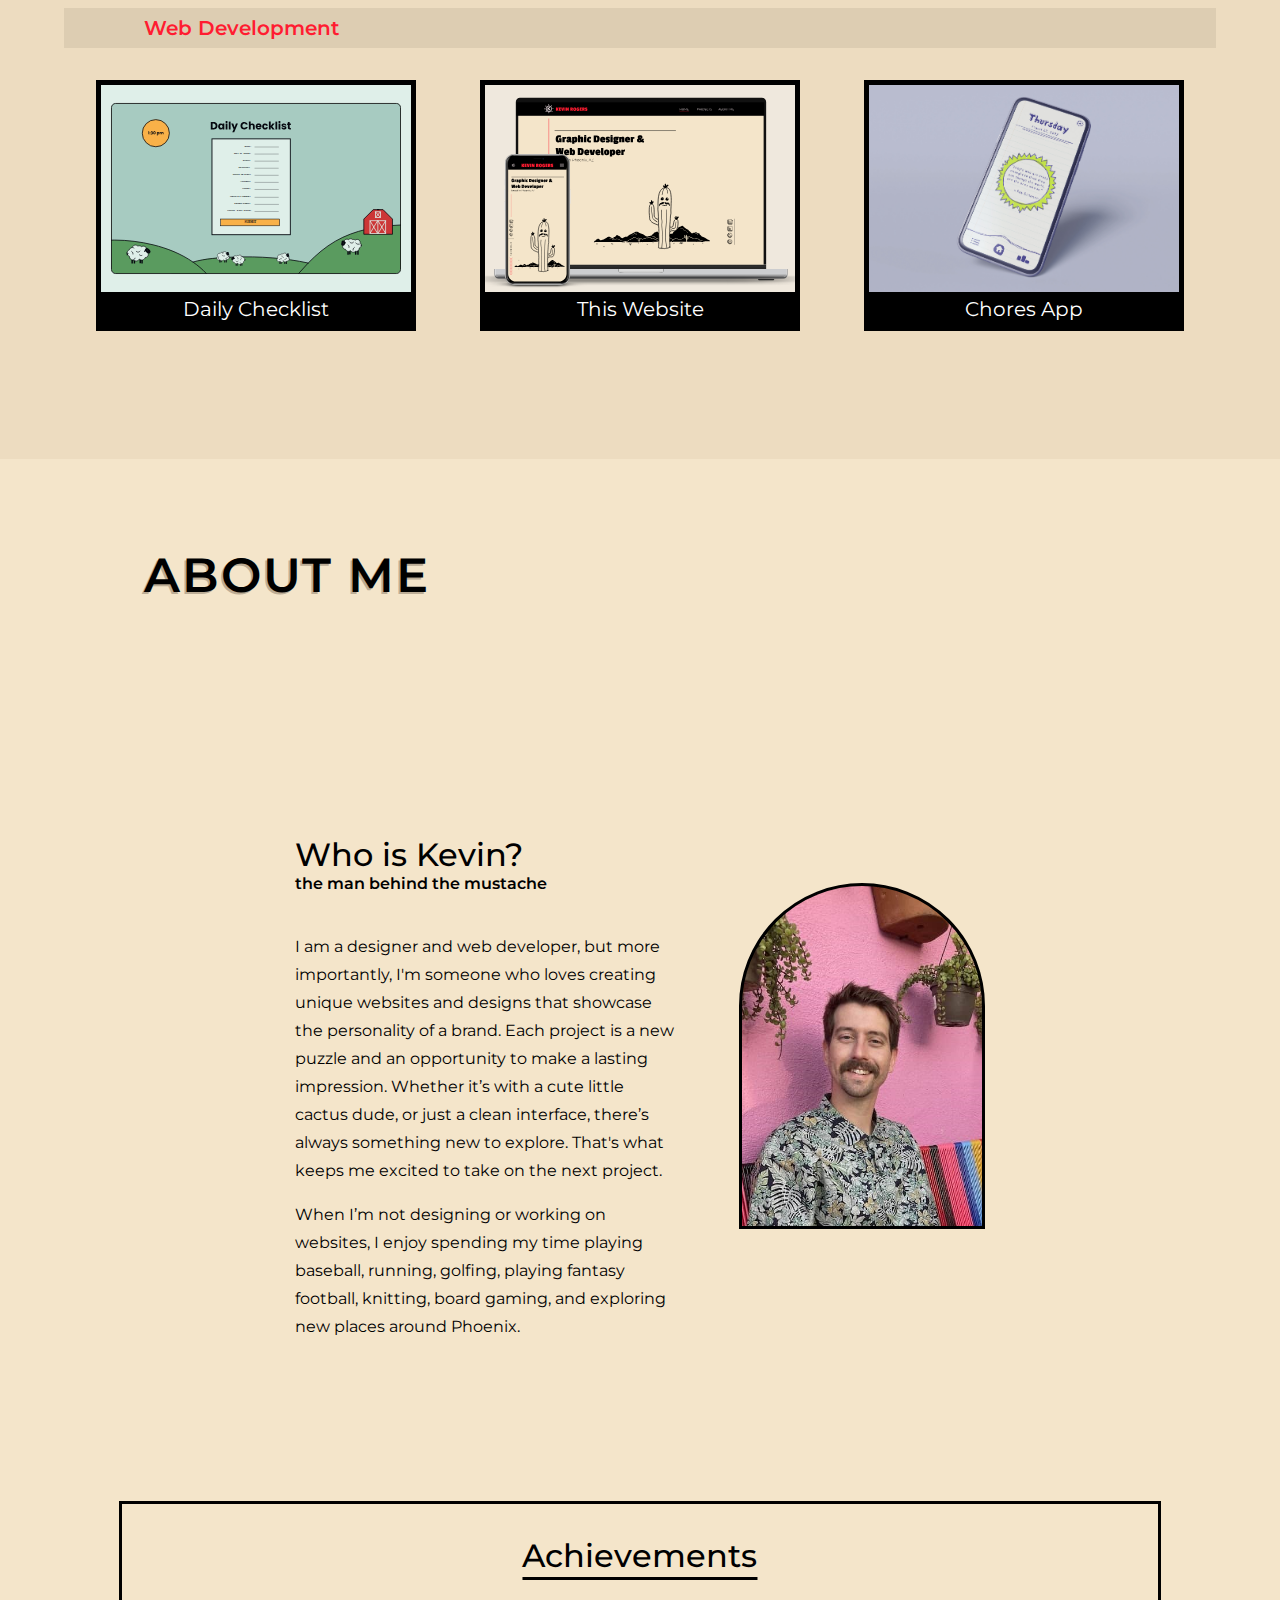
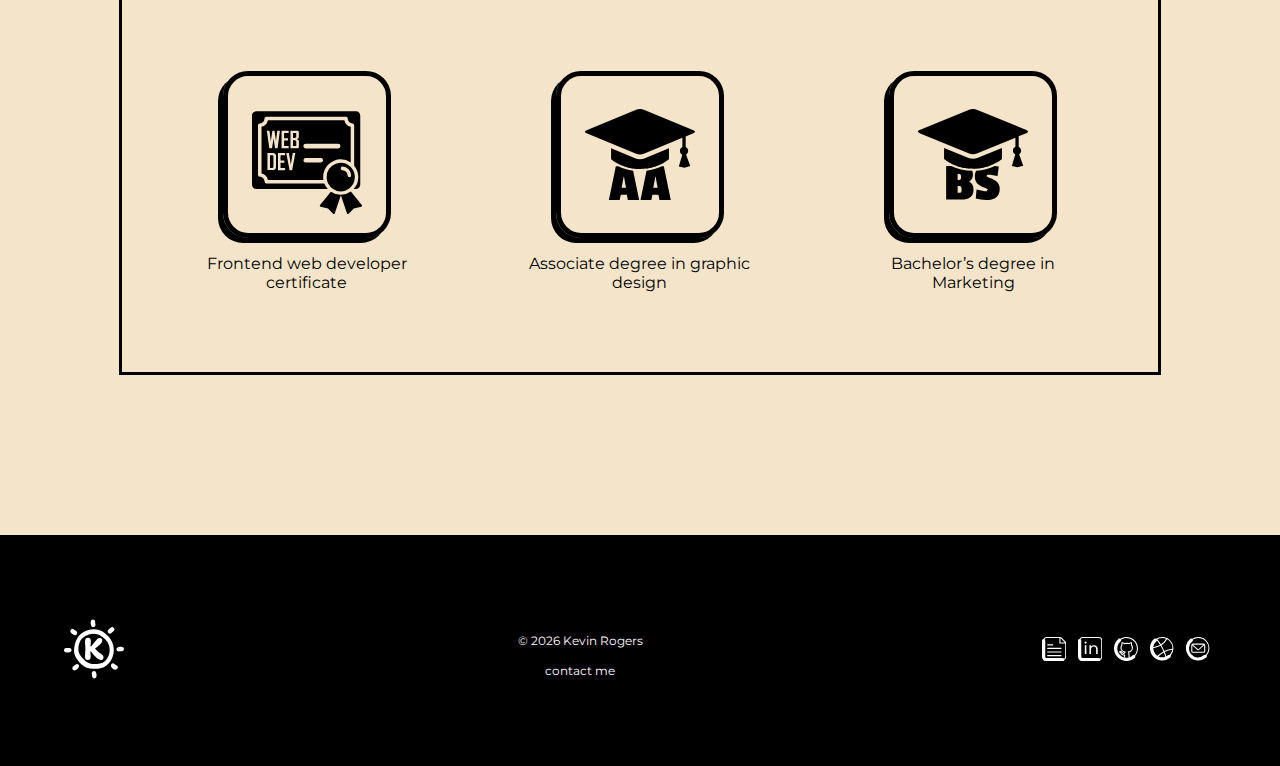
==== commit e27805c5: "Got rid of old commented out code" ====
--- a/kevrog portfolio/index.html
+++ b/kevrog portfolio/index.html
@@ -3,7 +3,6 @@
 <head>
 <meta charset="utf-8">
 <meta http-equiv="X-UA-Compatible" content="IE=edge,chrome=1">
-<!-- Need this for responsive! specifies that IE should run in the highest mode available to that version of IE as opposed to a compatability mode; IE8 can support up to IE8 modes, IE9 can support up to IE9 modes, and so on. -->
 <meta name="viewport" content="width=device-width, initial-scale=1">
 <meta name="description" content="Portfolio website showcasing the graphic design and web development work of Kevin Rogers, a developer and designer in Phoenix, Arizona.">
 <meta name="Keywords" content="portfolio, frontend, portfolio example, graphic design portfolio">
@@ -55,18 +54,6 @@
 	</symbol>
 </svg>
 	
-
-<!--
-<svg xmlns="http://www.w3.org/2000/svg"  style="display:none;">	
-	<symbol id="circle" xmlns="http://www.w3.org/2000/svg" width="20px" height="20px" viewBox="0 0 33.44 33.44">
-    <path d="M25,41.72A16.72,16.72,0,1,1,41.72,25,16.74,16.74,0,0,1,25,41.72Zm0-28.44A11.72,11.72,0,1,0,36.72,25,11.74,11.74,0,0,0,25,13.28Z" transform="translate(-8.28 -8.28)"></path>
-  </symbol>
-  <symbol id="square" xmlns="http://www.w3.org/2000/svg" viewBox="0 0 32.36 32.36">
-    <path d="M41.18,41.18H8.82V8.82H41.18Zm-27.36-5H36.18V13.82H13.82Z" transform="translate(-8.82 -8.82)"></path>
-  </symbol>
-</svg>
--->
-	
 	
 	
 	
@@ -100,7 +87,6 @@
 				<a class="border_top m_nav_item" href="#top"><li><p>home</p><i class="nav_arrow right"></i></li></a>
 				<a class="m_nav_item" href="#project_section"><li><p>projects</p><i class="nav_arrow right"></i></li></a>
 				<a class="m_nav_item" href="#about_section"><li><p>about me</p><i class="nav_arrow right"></i></li></a>
-<!--				<a class="m_nav_item" href="https://www.linkedin.com/in/hirekevinrogers/" target="_blank"><li><p>resume</p><i class="nav_arrow right"></i></li></a>-->
 				<a class="m_nav_item" href="https://www.linkedin.com/in/hirekevinrogers/" target="_blank"><li><p>LinkedIn</p><i class="nav_arrow right"></i></li></a>
 				<a class="m_nav_item" href="https://github.com/kevrog21" target="_blank"><li><p>github</p><i class="nav_arrow right"></i></li></a>
 				<a class="m_nav_item" href="https://dribbble.com/Kevrog" target="_blank"><li><p>dribbble</p><i class="nav_arrow right"></i></li></a>
@@ -121,14 +107,6 @@
 						</div>
 						<div class="icon_container">
 							<div class="icon_list_right">
-<!--
-								<a href="https://www.linkedin.com/in/hirekevinrogers/" target="_blank">
-									<svg class="svg_icon_main">
-										<use href="#resume_icon"></use>
-									</svg>
-									<div class="label_wrap"><p class="icon_label">resume</p></div>
-								</a>
--->
 								<a href="https://www.linkedin.com/in/hirekevinrogers/" target="_blank">
 									<svg class="svg_icon_main">
 										<use href="#linkedin_icon"></use>
@@ -258,7 +236,7 @@
 					</div>
 				</div>
 			</div>
-			<p id="more_work"><a href="#">see more work</a></p>
+<!--			<p id="more_work"><a href="#">see more work</a></p>-->
 		</section>
 		<section id="about_section">
 			<div class="section_header bkgd_primary content_wrapper">
@@ -301,20 +279,6 @@
 							</div>
 							<p>Bachelor’s degree in Marketing</p>
 						</div> 
-<!--
-						<div class="achievement">
-							<div class="img_box">
-								<img class="ach_img cert" src="media/UX_cert_icon.svg" alt=""/>
-							</div>
-							<p>Google UX design certificate (in progress)</p>
-						</div>
--->
-	<!--
-						<div class="achievement">
-							<div class="img_box"><img class="ach_img" src="media/kevrog_logo_black.svg" alt=""/></div>
-							<p>Over 5 years marketing experience</p>
-						</div>
-	-->
 					</div>
 				</div>
 			</div>  
@@ -358,6 +322,5 @@
 		</footer>
 	</div>
 	<script src="script/script.js?4"></script>
-<!--	<script src="script/carousel_function.js?3"></script>-->
 </body>
 </html>--- a/kevrog portfolio/styles.css
+++ b/kevrog portfolio/styles.css
@@ -68,13 +68,6 @@
 
 #scroll_container {
 	
-/*
-	height: 100vh;
-	overflow-y: auto;
-	overflow-x: hidden;
-	scroll-behavior: smooth;
-	scroll-snap-type: y proximity;
-*/
 }
 
 #top,
@@ -103,12 +96,10 @@
 .amp {
 	display: inline-block;
 	color: rgba(188,78,212,1);
-/*	border: 2px solid #000;*/
 }
 
 .amp2 {
 	display: inline-block;
-/*	border: 2px solid red;*/
 	position: relative;
 	z-index: 2;
 	top: 0;
@@ -208,7 +199,6 @@
 
 .rotate::before {
 	transform: rotate(45deg) translate(6px, 6px);
-/*	transform: rotate(-135deg) translate(-6px, -6px);*/
 	transition: transform ease .35s;
 }
 
@@ -243,7 +233,6 @@
 .slide {
 	display: block;
 	left: 0;
-/*	transform: translateY(-100vw);*/
 	transition: left ease .35s;
 }
 
@@ -254,14 +243,12 @@
 	flex-direction: column;
 	padding: 0 0 0 0;
 	margin: .25em 1em;
-/*	background: yellow;*/
 	font-size: 1.25rem;
 }
 
 .mobile_nav a {
 	text-decoration: none;
 	color: #ffffff;
-/*	background: orange;*/
 	margin: 0 2em;
 	padding: 1em 0;
 	border-bottom: 2px solid #ffffff;
@@ -283,14 +270,6 @@
 	margin: auto 0 auto auto;
 	border: solid #ffffff;
 	border-width: 0 2px 2px 0;
-}
-
-.carousel_arrow {
-	width: 1rem;
-	height: 1rem;
-	border: solid #9B9597;
-	border-width: 0 3px 3px 0;
-	transition: all ease .3s;
 }
 
 .small_arrow {
@@ -328,14 +307,12 @@
 		"title title title title"
 		"left left animation animation"
 		;
-/*	background: orange;*/
 	padding-bottom: 8em;
 }
 
 .intro_text {
 	grid-area: title;
 	margin: 1.5em 1em;
-/*	background: orange;*/
 }
 
 
@@ -457,17 +434,6 @@
 	margin: 1em auto;
 }
 
-/*
-.vertical_line {
-	flex-shrink: 0;
-	height: 10px;
-	width: 20px;
-	background: red;
-}
-*/
-
-
-
 .vertical_line {
 	flex-shrink: 0;
 	height: 25vh;
@@ -503,18 +469,6 @@
 
 /*<-------- projects section ---------->*/
 
-/*
-.vertical_line::before {
-	display: inline-block;
-	content: '';
-	position: static;
-	height: 100%;
-	border-left: 1px solid #FF1C31;
-	animation:  revealTopToBottom .75s ease 1;
-}
-*/
-
-
 
 .project_col_wrapper {
 	width: 100%;
@@ -589,83 +543,6 @@
 .proj_title {
 	margin: .25em 0;
 }
-
-/*
-
-.carousel_wrapper {
-	display: grid;
-	width: 100%;
-	height: 50vh;
-	margin: 10em auto;
-	padding: 3% 0;
-	grid-template-rows: 85% auto;
-	grid-template-columns: auto 75% auto;
-	grid-template-areas: 
-		"card card card"
-		"arrowL ind arrowR"
-		;
-}
-
-.carousel_arrow_left {
-	display: flex;
-	flex-direction: column;
-	justify-content: center;
-	align-items: flex-start;
-	grid-area: ind;
-	padding: 1em 0 0 3em;
-}
-
-
-
-.carousel_arrow_right {
-	display: flex;
-	flex-direction: column;
-	justify-content: center;
-	align-items: flex-end;
-	grid-area: ind;
-	padding: 1em 3em 0 0;
-}
-
-.carousel_arrow_left:hover .carousel_arrow,
-.carousel_arrow_right:hover .carousel_arrow,
-.carousel_arrow_left:focus .carousel_arrow,
-.carousel_arrow_right:focus .carousel_arrow {
-	border-color: #FF1C31;
-}
-
-.carousel_indicator_wrapper {
-	display: flex;
-	grid-area: ind;
-	justify-content: center;
-	align-items: center;
-	padding-top: 1em;
-}
-
-.indicator {
-	background: #FF1C31;
-	border-radius: 50%;
-	width: 8px;
-	height: 8px;
-	margin: 5px;
-	opacity: .75;
-}
-
-.active_dot {
-	height: 14px;
-	width: 14px;
-	opacity: 1;
-	transition: all ease .5s;
-}
-*/
-
-/*
-.project_card_wrapper {
-	display: grid;
-	grid-area: card;
-	box-sizing: content-box;
-	overflow: hidden;
-}
-*/
 
 .project_link {
 	grid-column: 1;
@@ -962,7 +839,6 @@
 		letter-spacing: 2px;
 		text-transform: uppercase;
 		font-size: 3rem;
-	/*	background: orange;*/
 		line-height: 3.5rem;
 		border: none;
 		display: inline-block;
@@ -1034,7 +910,6 @@
 			"left title ."
 			"left animation icons"
 			;
-/*		background: orange;*/
 	
 	}
 	
@@ -1203,69 +1078,8 @@
 		font-size: 1.25rem;
 		margin: .25em 0;
 	}
-	
-	
-	
-	
-	
-	
-	
-	
-	
-	
-	.carousel_wrapper {
-		display: grid;
-		width: 65%;
-		height: 70vh;
-		margin: 10em auto;
-		padding: 3% 0;
-		border-top: none;
-		border-bottom: none;
-		grid-template-rows: 95% 5%;
-		grid-template-columns: auto 75% auto;
-		grid-template-areas: 
-			"arrowL card arrowR"
-			". ind ."
-			;
-	}
-	
-	.carousel_arrow {
-		width: 2rem;
-		height: 2rem;
-		border: solid #9B9597;
-		border-width: 0 3px 3px 0;
-		transition: all ease .3s;
-	}
-	
-	.carousel_arrow_left {
-		display: flex;
-		flex-direction: column;
-		justify-content: center;
-		align-items: flex-end;
-		grid-area: arrowL;
-	}
-
-	.carousel_arrow_right {
-		display: flex;
-		flex-direction: column;
-		justify-content: center;
-		align-items: flex-start;
-		grid-area: arrowR;
-	}
-	
-	.small_arrow {
-		width: 35%;
-		height: 35%;
-		margin: auto 0;
-		transform: translate(75%, 75%);
-	}
-
-	.carousel_arrow_left:hover .carousel_arrow,
-	.carousel_arrow_right:hover .carousel_arrow,
-	.carousel_arrow_left:focus .carousel_arrow,
-	.carousel_arrow_right:focus .carousel_arrow {
-		border-color: #FF1C31;
-	}
+		
+
 	
 	.project_card {
 		border-left: 50px solid rgba(0,0,0,1);
@@ -1611,7 +1425,6 @@
 	box-shadow: none;
 	align-items: center;
 	transition: width ease .75s;
-/*	animation: slideOutNext .75s ease 1;*/
 }
 
 .insight_img.zoom_active {
@@ -1668,10 +1481,6 @@
 	transition: all ease 1s;
 }
 
-#sheep1_container {
-	
-}
-
 .sheep_eyes {
 	animation: sheep_blink 12s ease infinite;
 }
@@ -1689,15 +1498,6 @@
 	transform: rotate(-36deg) translate(-31.5%, 55%);
 	animation: sheep_mouth_chewing_large_screen 10s ease infinite alternate;
 }
-
-
-
-/*
-.in_view_shift_img {
-	transform: translateY(2em);
-	transition: transform ease 1s;
-}
-*/
 
 .more_work {
 	color: #000;
@@ -1792,28 +1592,13 @@
 
 
 
-
-
-
-
 /*---------media queries-----------*/
 
 @media (min-width: 900px) {
 	
 	
 	#project_grid {
-/*		display: grid;*/
 		width: 100%;
-/*
-		margin: 0 auto;
-		grid-template-rows: auto auto;
-		grid-template-columns: auto auto 4fr auto;
-		grid-template-areas: 
-			"p_left p_title p_title p_title"
-			"p_left p_body p_body p_body"
-			;
-		padding-bottom: 4em;
-*/
 	}
 	
 	.zoom_active img {
@@ -1856,17 +1641,6 @@
 	.feature_img {
 		width: 50%;
 		order: 2;
-/*		margin: 3em 0 0 auto;*/
-		
-/*
-		grid-column: 1;
-		grid-row: 1;
-		margin: 2em auto;
-		border: 2px solid #000;
-		box-shadow: 5px 5px 0 #3B301D;
-		cursor: zoom-in;
-		transition: all ease .25s;
-*/
 	}
 	
 	
@@ -1876,10 +1650,6 @@
 		width: 38%;
 		transform: translateX(calc(-15vw - 4.75em));
 		padding-left: calc(15vw + 6em);
-/*
-		transform: translateX(-3.75em);
-		padding: 0 0 0 3.75em;
-*/
 	}
 
 	.project_heading p {
@@ -2021,10 +1791,6 @@
 
 
 
-
-
-
-
 @keyframes fadeUnderline {
 	0% {
 		border-bottom: 2px solid rgba(238, 44, 57, 0);
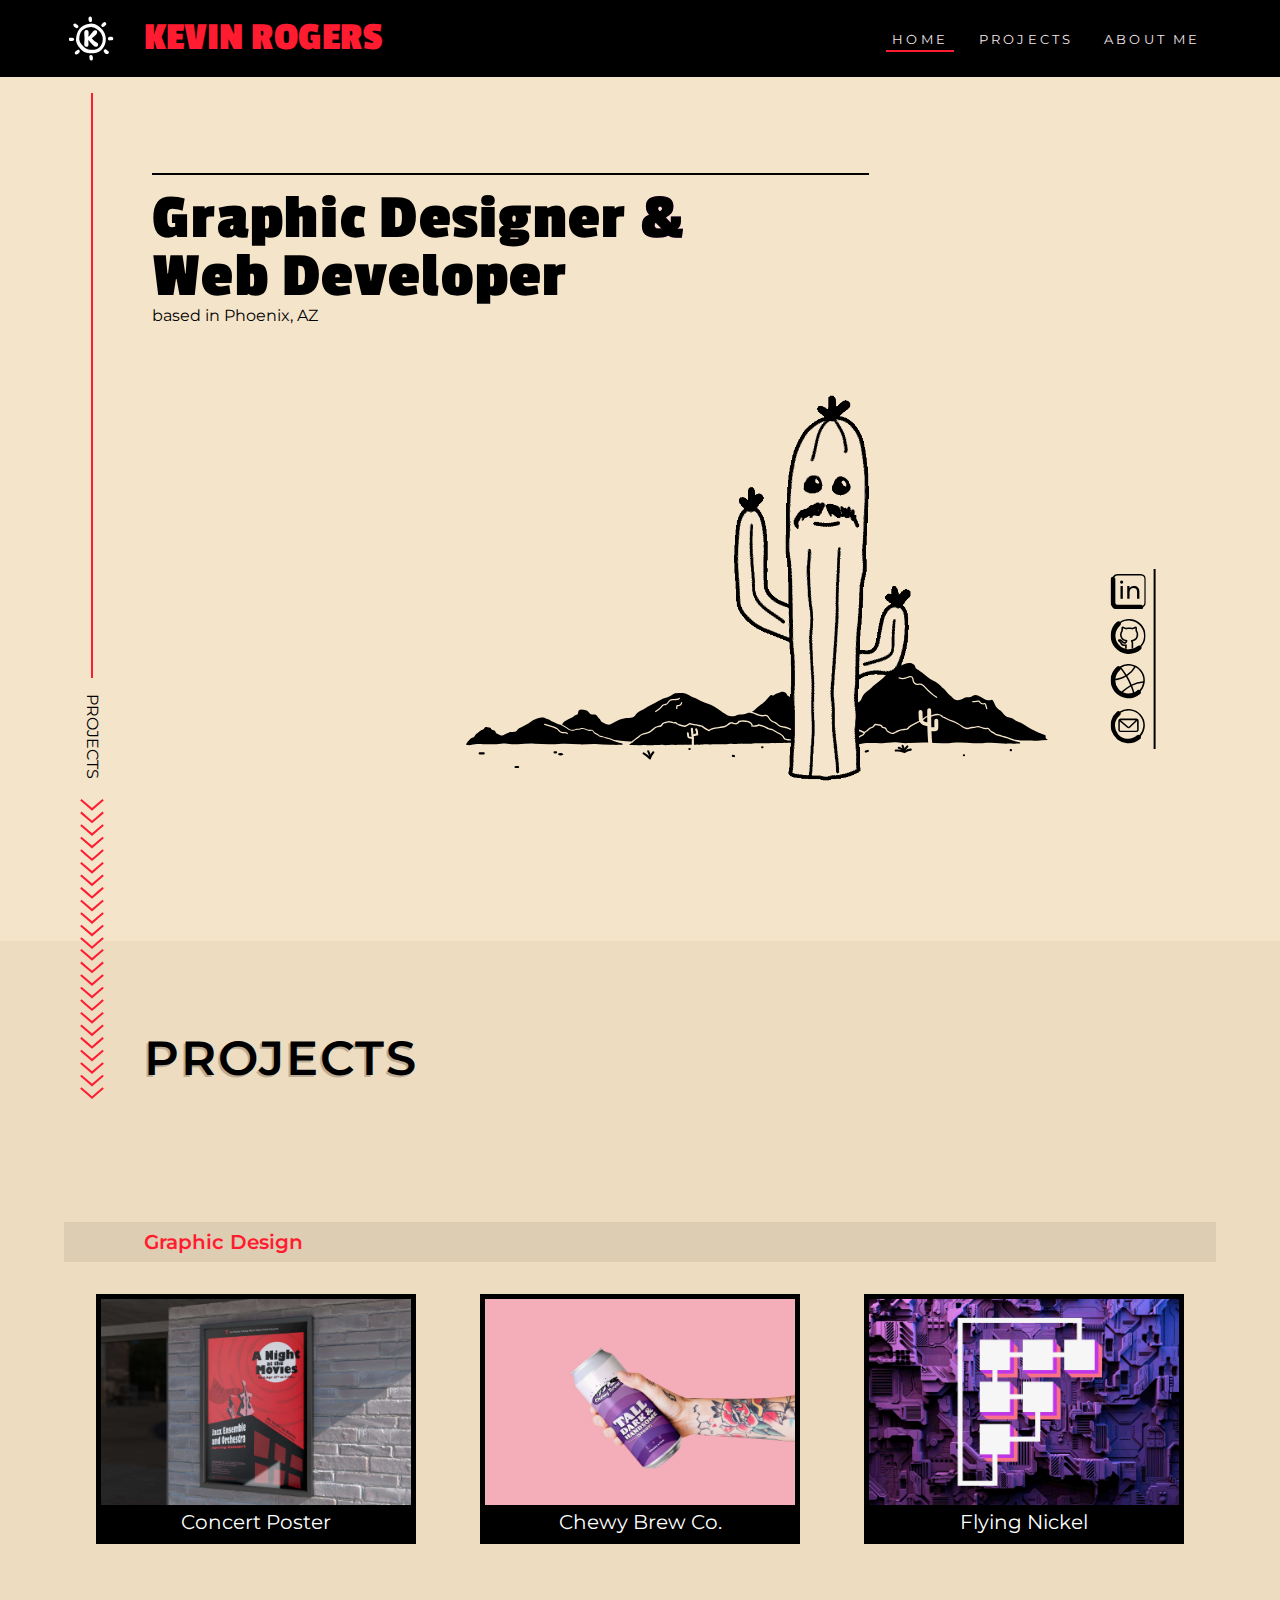
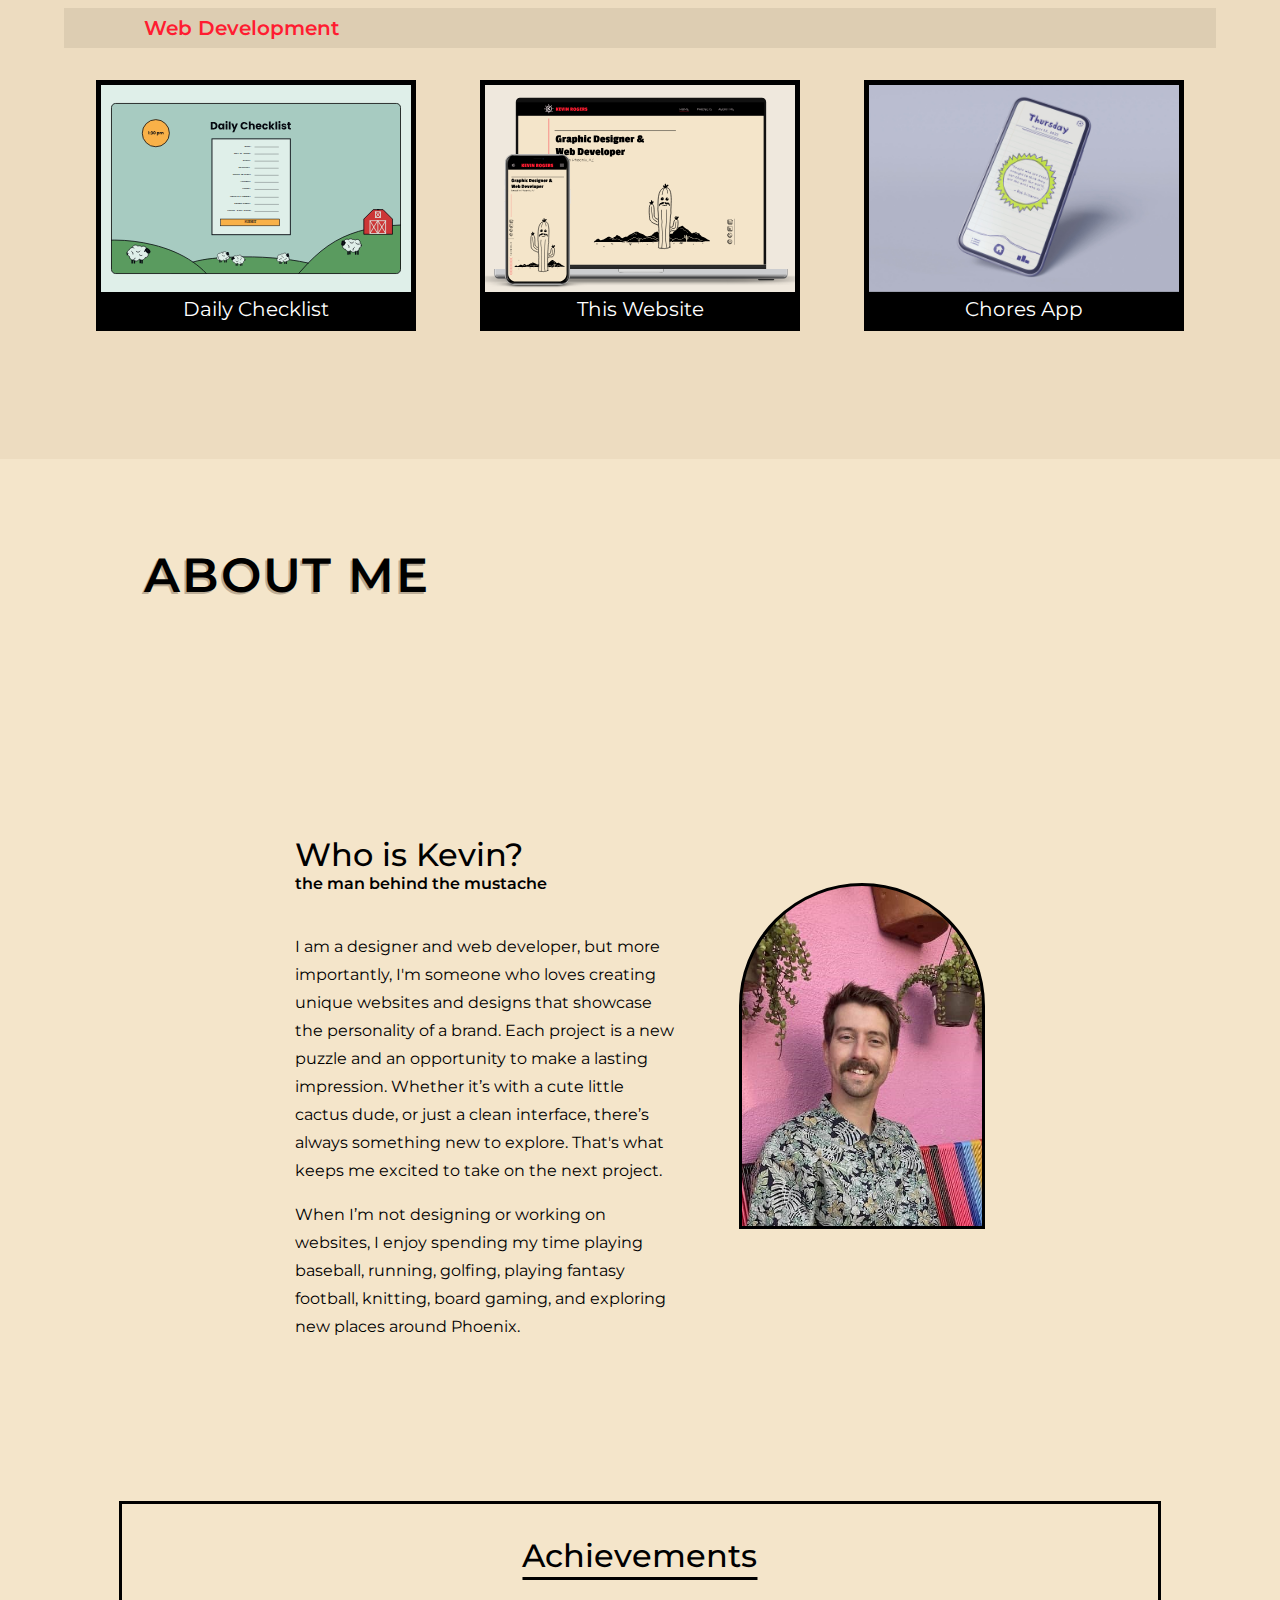
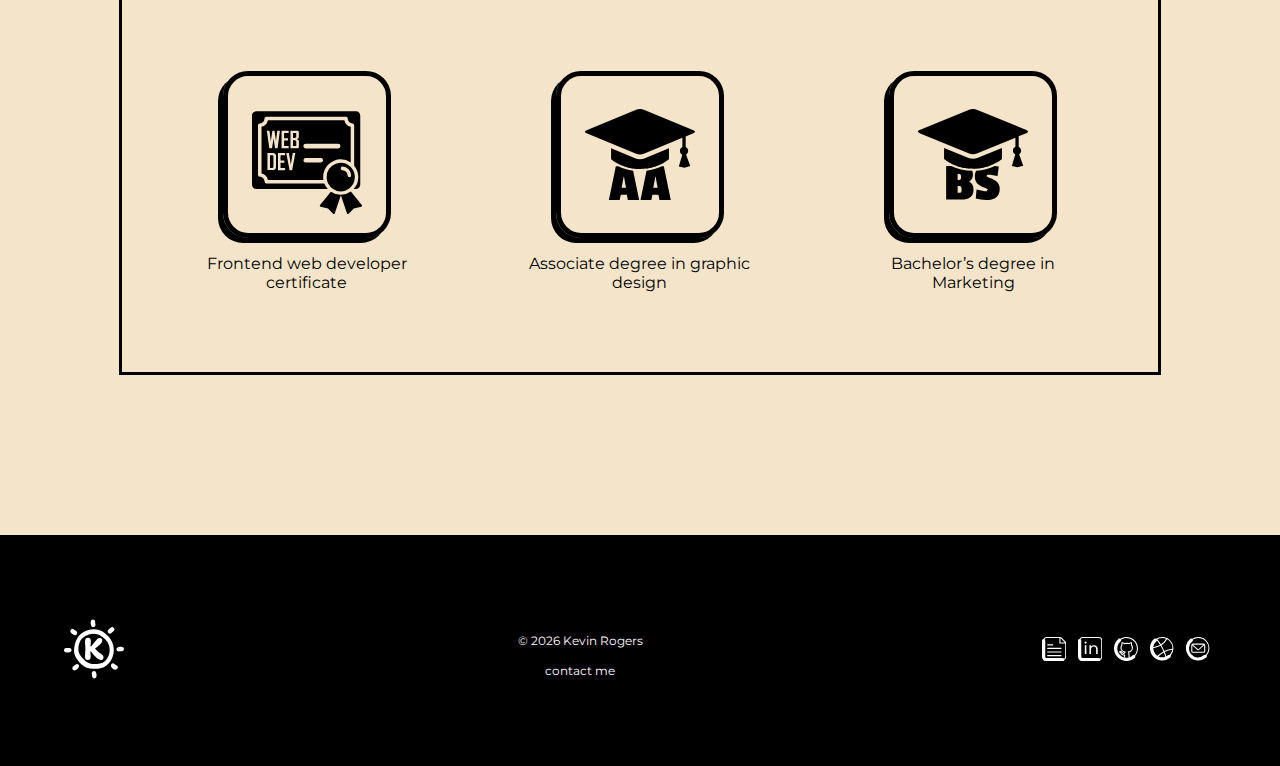
==== commit 43294d2f: "Add files via upload" ====
--- a/kevrog portfolio/index.html
+++ b/kevrog portfolio/index.html
@@ -225,7 +225,7 @@
 							<div class="card">
 								<a href="pages/chores_placeholder.html">
 									<div class="img_container">
-										<img class="proj_img" src="media/to-do_mockup_purple.jpg" alt="thumbnail image for my chore website interface; It shows a smaller version of the website's interface on a phone." loading="lazy">
+										<img class="proj_img" src="media/to-do_mockup_purple_new.jpg" alt="thumbnail image for my chore website interface; It shows a smaller version of the website's interface on a phone." loading="lazy">
 									</div>
 								</a>
 								<div class="proj_title">
